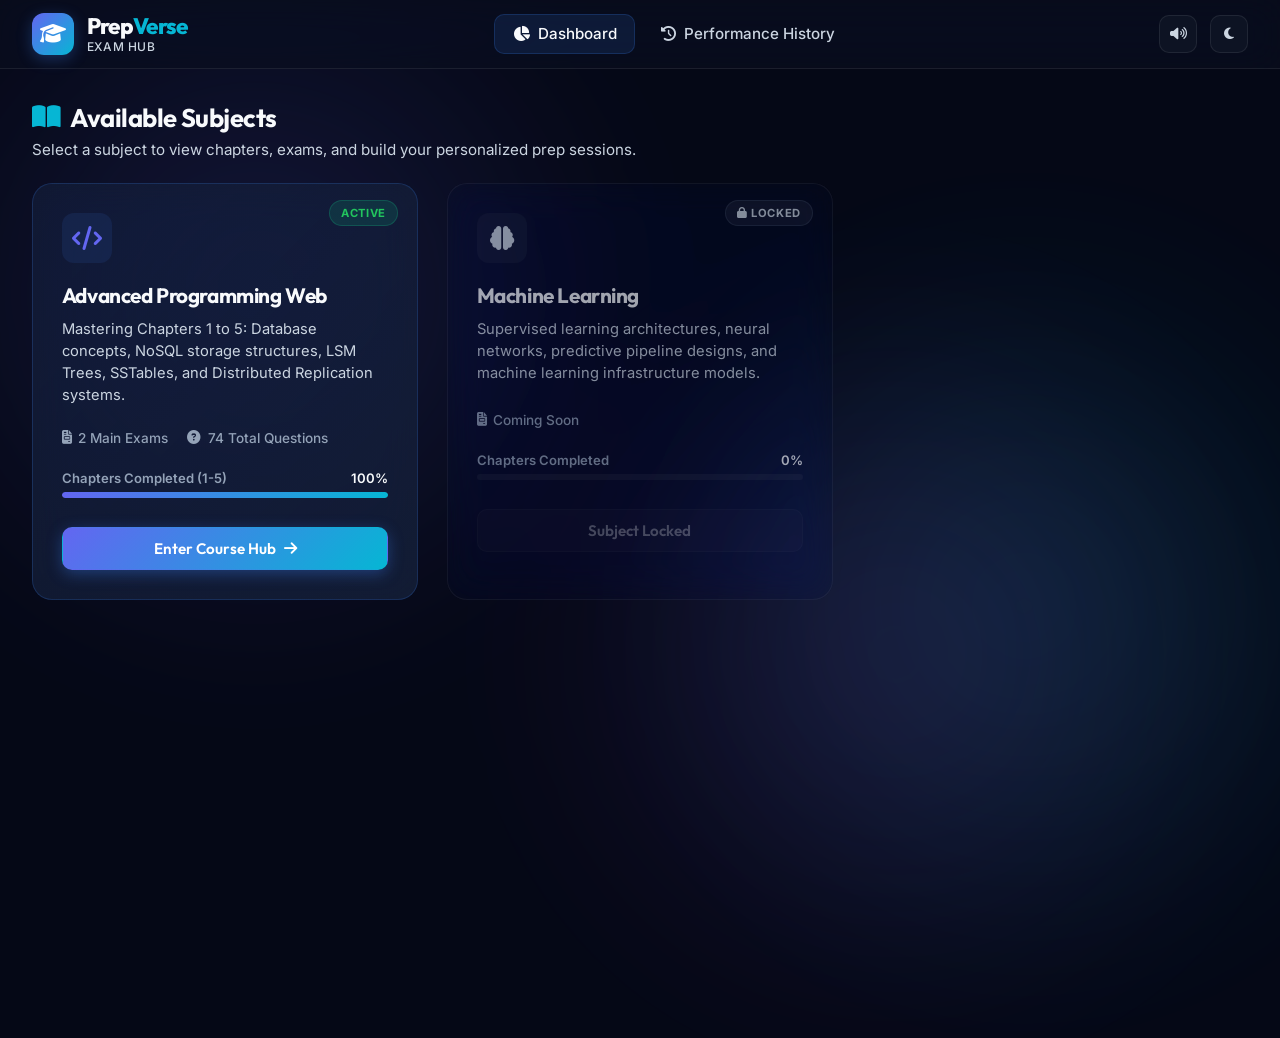
==== index.html @ 6537cfd4 "enhancing the website" ====
<!DOCTYPE html>
<html lang="en">
<head>
    <meta charset="UTF-8">
    <meta name="viewport" content="width=device-width, initial-scale=1.0">
    <title>PrepVerse | Advanced Data-Intensive Systems Exam Hub</title>
    <!-- Google Fonts for premium typography -->
    <link rel="preconnect" href="https://fonts.googleapis.com">
    <link rel="preconnect" href="https://fonts.gstatic.com" crossorigin>
    <link href="https://fonts.googleapis.com/css2?family=Inter:wght@300;400;500;600;700&family=Outfit:wght@400;500;600;700;800&display=swap" rel="stylesheet">
    <!-- FontAwesome for professional icons -->
    <link rel="stylesheet" href="https://cdnjs.cloudflare.com/ajax/libs/font-awesome/6.4.0/css/all.min.css">
    <link rel="stylesheet" href="styles.css">
</head>
<body class="dark-theme">
    <!-- Visual Gradient Background Orbs -->
    <div class="bg-orb orb-1"></div>
    <div class="bg-orb orb-2"></div>
    <div class="bg-orb orb-3"></div>

    <!-- Main Navigation / Header -->
    <header class="app-header">
        <div class="header-container">
            <div class="logo-section" id="btn-header-logo">
                <div class="logo-icon-wrapper">
                    <i class="fa-solid fa-graduation-cap logo-icon"></i>
                </div>
                <div class="logo-text">
                    <span class="logo-brand">Prep<span class="text-accent">Verse</span></span>
                    <span class="logo-subtitle">Exam Hub</span>
                </div>
            </div>

            <nav class="nav-links">
                <button class="nav-link active" id="nav-btn-dashboard">
                    <i class="fa-solid fa-chart-pie"></i> Dashboard
                </button>
                <button class="nav-link" id="nav-btn-history">
                    <i class="fa-solid fa-history"></i> Performance History
                </button>
            </nav>

            <div class="header-controls">
                <button class="control-btn" id="btn-toggle-sound" title="Toggle Sound Effects">
                    <i class="fa-solid fa-volume-high" id="sound-icon"></i>
                </button>
                <button class="control-btn" id="btn-toggle-theme" title="Toggle Dark/Light Mode">
                    <i class="fa-solid fa-moon" id="theme-icon"></i>
                </button>
                
            </div>
        </div>
    </header>

    <!-- Main App Container -->
    <main class="app-main-content">
        
        <!-- SECTION 1: DASHBOARD -->
        <section id="view-dashboard" class="app-view active">

            <!-- Subject Section Title -->
            <div class="section-header-row">
                <h2 class="section-title"><i class="fa-solid fa-book-open text-accent"></i> Available Subjects</h2>
                <p class="section-description">Select a subject to view chapters, exams, and build your personalized prep sessions.</p>
            </div>

            <!-- Subjects Grid -->
            <div class="subjects-grid">
                <!-- Advanced Web Card (ACTIVE) -->
                <div class="subject-card active-subject" id="subject-adv-web">
                    <div class="subject-tag">ACTIVE</div>
                    <div class="subject-card-body">
                        <div class="subject-icon-bg">
                            <i class="fa-solid fa-code"></i>
                        </div>
                        <h3 class="subject-name">Advanced Programming Web</h3>
                        <p class="subject-description">Mastering Chapters 1 to 5: Database concepts, NoSQL storage structures, LSM Trees, SSTables, and Distributed Replication systems.</p>
                        
                        <div class="subject-meta">
                            <span class="meta-item"><i class="fa-solid fa-file-invoice"></i> 2 Main Exams</span>
                            <span class="meta-item"><i class="fa-solid fa-question-circle"></i> 74 Total Questions</span>
                        </div>

                        <!-- Progress Bar inside Card -->
                        <div class="subject-progress-container">
                            <div class="progress-info">
                                <span>Chapters Completed (1-5)</span>
                                <span class="progress-ratio">100%</span>
                            </div>
                            <div class="progress-track">
                                <div class="progress-fill" style="width: 100%;"></div>
                            </div>
                        </div>

                        <button class="btn btn-primary btn-full-width" id="btn-enter-adv-web">
                            Enter Course Hub <i class="fa-solid fa-arrow-right"></i>
                        </button>
                    </div>
                </div>

                <!-- Locked/Future Subjects -->
               

                <!-- Locked/Future Subjects 2 -->
                <div class="subject-card locked">
                    <div class="subject-tag locked-tag"><i class="fa-solid fa-lock"></i> LOCKED</div>
                    <div class="subject-card-body">
                        <div class="subject-icon-bg">
                            <i class="fa-solid fa-brain"></i>
                        </div>
                        <h3 class="subject-name">Machine Learning</h3>
                        <p class="subject-description">Supervised learning architectures, neural networks, predictive pipeline designs, and machine learning infrastructure models.</p>
                        
                        <div class="subject-meta">
                            <span class="meta-item"><i class="fa-solid fa-file-invoice"></i> Coming Soon</span>
                        </div>

                        <!-- Progress Bar inside Card -->
                        <div class="subject-progress-container">
                            <div class="progress-info">
                                <span>Chapters Completed</span>
                                <span class="progress-ratio">0%</span>
                            </div>
                            <div class="progress-track">
                                <div class="progress-fill" style="width: 0%;"></div>
                            </div>
                        </div>

                        <button class="btn btn-secondary btn-full-width" disabled>
                            Subject Locked
                        </button>
                    </div>
                </div>
            </div>
        </section>

        <!-- SECTION 2: SUBJECT HUB (ADVANCED WEB) -->
        <section id="view-subject-hub" class="app-view">
            <div class="view-header">
                <button class="btn-back" id="btn-back-to-dashboard">
                    <i class="fa-solid fa-chevron-left"></i> Back to Dashboard
                </button>
                <h1 class="view-title"><i class="fa-solid fa-code text-accent"></i> Advanced Programming Web</h1>
                <p class="view-subtitle">Designing Data-Intensive Applications Syllabus (Chapters 1 to 5)</p>
            </div>

            <!-- Subject Stats -->
            <div class="subject-details-grid">
                
                <!-- Left: Syllabus Map & Chapters Card -->
                <div class="syllabus-card card">
                    <h3 class="card-title"><i class="fa-solid fa-map-location-dot"></i> Course Syllabus</h3>
                    <p class="card-subtitle">Exams strictly focus on the core foundational concepts of the first 5 chapters:</p>
                    
                    <ul class="syllabus-list">
                        <li class="syllabus-item active">
                            <div class="ch-badge">Ch 1</div>
                            <div class="ch-info">
                                <h4>Reliable, Scalable, & Maintainable Applications</h4>
                                <p>Hardware/software faults, load parameters, and latency vs. throughput trade-offs.</p>
                            </div>
                        </li>
                        <li class="syllabus-item active">
                            <div class="ch-badge">Ch 2</div>
                            <div class="ch-info">
                                <h4>Data Models & Query Languages</h4>
                                <p>Comparing Relational, Document, NoSQL, and Graph schemas for complex relationships.</p>
                            </div>
                        </li>
                        <li class="syllabus-item active">
                            <div class="ch-badge">Ch 3</div>
                            <div class="ch-info">
                                <h4>Storage & Retrieval</h4>
                                <p>Diving into SSTables, Log-Structured Merge (LSM) Trees, memtables, and Bloom filters.</p>
                            </div>
                        </li>
                        <li class="syllabus-item active">
                            <div class="ch-badge">Ch 4</div>
                            <div class="ch-info">
                                <h4>Encoding & Evolution</h4>
                                <p>Data evolution systems, schema compatibility (backward/forward), JSON, and XML.</p>
                            </div>
                        </li>
                        <li class="syllabus-item active">
                            <div class="ch-badge">Ch 5</div>
                            <div class="ch-info">
                                <h4>Replication & Distributed Nodes</h4>
                                <p>Single-leader, multi-leader, leaderless systems, CAP theorem, quorums, and replication lag.</p>
                            </div>
                        </li>
                    </ul>
                </div>

                <!-- Right: Active Exams Panel -->
                <div class="exams-list-container">
                    <h3 class="container-title"><i class="fa-solid fa-paper-plane text-accent"></i> Core Course Exams</h3>
                    
                    <div class="exams-grid">
                        
                        <!-- Exam 1 Card -->
                        <div class="exam-card card-glow" id="card-exam-1">
                            <div class="exam-card-header">
                                <span class="exam-badge badge-cyan">Chapters 1-3</span>
                                <h4 class="exam-card-title">Exam 1: LSM Trees, NoSQL, & DB Concepts</h4>
                            </div>
                            <p class="exam-card-desc">Comprehensive test covering read/write amplification, NoSQL models, SSTable immutability, compaction algorithms, B-Trees vs LSM, and overall DB reliability.</p>
                            
                            <div class="exam-card-footer">
                                <div class="exam-meta">
                                    <span><i class="fa-solid fa-question-circle"></i> 40 Questions</span>
                                    <span id="exam1-best-score"><i class="fa-solid fa-trophy"></i> Best: --</span>
                                </div>
                                <button class="btn btn-primary" id="btn-start-exam-1">Configure Exam</button>
                            </div>
                        </div>

                        <!-- Exam 2 Card -->
                        <div class="exam-card card-glow" id="card-exam-2">
                            <div class="exam-card-header">
                                <span class="exam-badge badge-purple">Chapter 5</span>
                                <h4 class="exam-card-title">Exam 2: Replication & Distributed Systems</h4>
                            </div>
                            <p class="exam-card-desc">Tests your knowledge of single-leader, multi-leader, and leaderless replication protocols, write/read quorums, vector clocks, split-brain scenarios, and CAP trade-offs.</p>
                            
                            <div class="exam-card-footer">
                                <div class="exam-meta">
                                    <span><i class="fa-solid fa-question-circle"></i> 34 Questions</span>
                                    <span id="exam2-best-score"><i class="fa-solid fa-trophy"></i> Best: --</span>
                                </div>
                                <button class="btn btn-primary" id="btn-start-exam-2">Configure Exam</button>
                            </div>
                        </div>

                        <!-- Combined / Custom Simulator Card -->
                        <div class="exam-card card-glow simulator-card" id="card-exam-custom">
                            <div class="exam-card-header">
                                <span class="exam-badge badge-orange">Chapters 1-5</span>
                                <h4 class="exam-card-title">Syllabus Master Simulator</h4>
                            </div>
                            <p class="exam-card-desc">A fully custom mock engine. Generates randomized mock tests blending all chapters (1-5), allowing custom timers, sizes, and instant practice feedback modes.</p>
                            
                            <div class="exam-card-footer">
                                <div class="exam-meta">
                                    <span><i class="fa-solid fa-shuffle"></i> Dynamic Engine</span>
                                    <span><i class="fa-solid fa-stopwatch"></i> Customizable</span>
                                </div>
                                <button class="btn btn-orange" id="btn-start-custom-exam">Launch Customizer</button>
                            </div>
                        </div>
                    </div>
                </div>
            </div>
        </section>

        <!-- SECTION 3: EXAM CONFIGURATION MODAL / PAGE -->
        <section id="view-exam-config" class="app-view">
            <div class="view-header">
                <button class="btn-back" id="btn-back-to-hub">
                    <i class="fa-solid fa-chevron-left"></i> Back to Hub
                </button>
                <h1 class="view-title" id="config-exam-title">Configure Exam</h1>
                <p class="view-subtitle">Select your preferences below to launch your exam session.</p>
            </div>

            <div class="config-container card">
                <div class="config-split">
                    <!-- Left: Config Settings -->
                    <div class="config-settings">
                        <h3 class="config-section-title"><i class="fa-solid fa-sliders"></i> Session Settings</h3>
                        
                        <!-- Mode Selector -->
                        <div class="form-group">
                            <label class="form-label">Select Session Mode:</label>
                            <div class="mode-options-grid">
                                <div class="mode-card active" id="mode-card-practice">
                                    <input type="radio" name="exam_mode" value="practice" checked class="hidden-radio">
                                    <div class="mode-card-icon"><i class="fa-solid fa-graduation-cap"></i></div>
                                    <div class="mode-card-details">
                                        <h5>Practice Mode</h5>
                                        <p>No timer. Get instant feedback with detailed answer explanations after each question.</p>
                                    </div>
                                </div>
                                <div class="mode-card" id="mode-card-exam">
                                    <input type="radio" name="exam_mode" value="exam" class="hidden-radio">
                                    <div class="mode-card-icon"><i class="fa-solid fa-stopwatch"></i></div>
                                    <div class="mode-card-details">
                                        <h5>Real Exam Simulator</h5>
                                        <p>Strict timer. Grid navigation, flagging for review. Explanations shown only after submitting.</p>
                                    </div>
                                </div>
                            </div>
                        </div>

                        <!-- Question Limit Selection -->
                        <div class="form-group" id="group-question-limit">
                            <label class="form-label" for="select-question-limit">Number of Questions:</label>
                            <select id="select-question-limit" class="form-control">
                                <option value="all">All Available Questions</option>
                                <option value="10">10 Questions (Quick Review)</option>
                                <option value="20">20 Questions (Medium Practice)</option>
                                <option value="30">30 Questions (Focused Session)</option>
                            </select>
                        </div>

                        <!-- Timer Limit (Only shown/enabled in Exam Mode) -->
                        <div class="form-group" id="group-time-limit" style="opacity: 0.5; pointer-events: none;">
                            <label class="form-label" for="select-time-limit">Time Limit:</label>
                            <select id="select-time-limit" class="form-control" disabled>
                                <option value="15">15 Minutes</option>
                                <option value="30" selected>30 Minutes</option>
                                <option value="45">45 Minutes</option>
                                <option value="60">60 Minutes</option>
                            </select>
                        </div>
                    </div>

                    <!-- Right: Info Panel & Confirm -->
                    <div class="config-summary-panel">
                        <div class="summary-illustration">
                            <i class="fa-solid fa-rocket-launch text-accent"></i>
                        </div>
                        
                        <div class="summary-details">
                            <h4>Session Briefing</h4>
                            <ul class="briefing-list">
                                <li><i class="fa-solid fa-circle-info"></i> <span id="brief-questions-count">40</span> targeted questions.</li>
                                <li><i class="fa-solid fa-clock"></i> Mode: <span id="brief-mode-name">Practice Mode</span>.</li>
                                <li><i class="fa-solid fa-shield"></i> Detailed statistics recorded to performance charts.</li>
                            </ul>
                        </div>

                        <button class="btn btn-primary btn-large btn-full-width" id="btn-launch-session">
                            <i class="fa-solid fa-bolt"></i> Launch Session
                        </button>
                    </div>
                </div>
            </div>
        </section>

        <!-- SECTION 4: INTERACTIVE EXAM RUNNER -->
        <section id="view-exam-runner" class="app-view">
            <!-- Runner Header Bar -->
            <div class="runner-header-bar card">
                <div class="runner-info">
                    <span class="runner-exam-title" id="runner-current-title">Exam 1: Storage and Models</span>
                    <span class="runner-badge" id="runner-mode-badge">Practice Mode</span>
                </div>
                
                <!-- Center: Timer -->
                <div class="runner-timer-container" id="runner-timer-box">
                    <i class="fa-regular fa-clock timer-icon"></i>
                    <span class="timer-value" id="runner-timer-val">Practice (Untimed)</span>
                </div>

                <!-- Right: Finish Trigger -->
                <div class="runner-header-actions">
                    <button class="btn btn-outline" id="btn-flag-question">
                        <i class="fa-regular fa-flag" id="flag-icon"></i> Flag for Review
                    </button>
                    <button class="btn btn-red" id="btn-submit-exam">
                        <i class="fa-solid fa-circle-check"></i> Submit Exam
                    </button>
                </div>
            </div>

            <!-- Quiz Layout: Two columns (Sidebar and Main QA) -->
            <div class="quiz-layout">
                <!-- Left: Interactive Q&A Area -->
                <div class="quiz-question-container">
                    <!-- Progress Bar -->
                    <div class="quiz-progress-wrapper">
                        <div class="quiz-progress-text">
                            <span>Question <strong id="current-q-index">1</strong> of <strong id="total-qs-count">40</strong></span>
                            <span class="accuracy-tracker" id="practice-accuracy-box" style="display: none;">Accuracy: <strong id="practice-accuracy-percent">0%</strong></span>
                        </div>
                        <div class="quiz-progress-track">
                            <div class="quiz-progress-fill" id="runner-progress-fill" style="width: 2.5%;"></div>
                        </div>
                    </div>

                    <!-- Question Card -->
                    <div class="question-box card animate-fade-in">
                        <div class="question-tag">QUESTION</div>
                        <h2 class="question-text" id="active-question-text">Loading question text...</h2>
                        
                        <!-- Options List -->
                        <div class="options-container" id="active-options-list">
                            <!-- Populated by JS -->
                        </div>
                    </div>

                    <!-- Explanation Box (Only shown in Practice Mode after responding, or in results view) -->
                    <div class="explanation-box card animate-slide-up" id="practice-explanation-box" style="display: none;">
                        <div class="explanation-header">
                            <span class="exp-badge" id="explanation-status-badge">Correct</span>
                            <h4>Explanation & Database Insights</h4>
                        </div>
                        <div class="explanation-body">
                            <p id="explanation-text-content">In log-structured merge engines, immutable SSTables are flushed from memtable RAM buffers to sequential disk logs...</p>
                        </div>
                    </div>

                    <!-- Action Controls -->
                    <div class="quiz-navigation-controls">
                        <button class="btn btn-secondary btn-nav" id="btn-prev-question">
                            <i class="fa-solid fa-chevron-left"></i> Previous
                        </button>
                        
                        <!-- Button to trigger validation in Practice mode before continuing -->
                        <button class="btn btn-accent btn-nav" id="btn-check-answer" style="display: none;">
                            Check Answer <i class="fa-solid fa-circle-question"></i>
                        </button>

                        <button class="btn btn-secondary btn-nav" id="btn-next-question">
                            Next <i class="fa-solid fa-chevron-right"></i>
                        </button>
                    </div>
                </div>

                <!-- Right: Navigator Sidebar (Highly optimized grid) -->
                <div class="quiz-sidebar-navigator card">
                    <div class="sidebar-header">
                        <h4>Navigation Console</h4>
                        <span class="questions-left-tag" id="sidebar-unanswered-count">40 Left</span>
                    </div>

                    <p class="sidebar-help">Click any grid cell below to jump directly to that question. Legend is below.</p>
                    
                    <!-- Question Grid -->
                    <div class="questions-grid-layout" id="sidebar-questions-grid">
                        <!-- Populated by JS -->
                    </div>

                    <!-- Grid Legend -->
                    <div class="grid-legend">
                        <div class="legend-item">
                            <span class="legend-box current"></span>
                            <span>Current</span>
                        </div>
                        <div class="legend-item">
                            <span class="legend-box answered"></span>
                            <span>Answered</span>
                        </div>
                        <div class="legend-item">
                            <span class="legend-box flagged"></span>
                            <span>Flagged</span>
                        </div>
                        <div class="legend-item">
                            <span class="legend-box empty"></span>
                            <span>Unanswered</span>
                        </div>
                    </div>

                    <!-- Sidebar Footer Controls -->
                    <div class="sidebar-footer">
                        <button class="btn btn-outline btn-full-width" id="btn-exit-runner">
                            <i class="fa-solid fa-right-from-bracket"></i> Exit to Hub
                        </button>
                    </div>
                </div>
            </div>
        </section>

        <!-- SECTION 5: EXAM RESULTS & SCORECARD -->
        <section id="view-exam-results" class="app-view">
            <!-- Confetti Canvas -->
            <canvas id="confetti-canvas" class="confetti-overlay"></canvas>

            <div class="view-header text-center">
                <h1 class="view-title"><i class="fa-solid fa-award text-accent animate-bounce"></i> Performance Scorecard</h1>
                <p class="view-subtitle" id="results-exam-title">Exam 1: Storage and Models Results</p>
            </div>

            <!-- Scorecard Cards Row -->
            <div class="results-summary-row">
                <!-- Radial Score display -->
                <div class="score-card card card-glow text-center">
                    <div class="results-ring-container">
                        <svg class="results-ring-svg" width="180" height="180">
                            <circle class="results-ring-bg" stroke="rgba(255,255,255,0.04)" stroke-width="12" fill="transparent" r="74" cx="90" cy="90" />
                            <circle class="results-ring-bar" id="results-progress-bar" stroke="url(#results-accent-gradient)" stroke-width="12" stroke-dasharray="464.96" stroke-dashoffset="464.96" stroke-linecap="round" fill="transparent" r="74" cx="90" cy="90" />
                            <defs>
                                <linearGradient id="results-accent-gradient" x1="0%" y1="0%" x2="100%" y2="100%">
                                    <stop offset="0%" stop-color="#00ffcc" />
                                    <stop offset="100%" stop-color="#3b82f6" />
                                </linearGradient>
                            </defs>
                        </svg>
                        <div class="results-ring-text">
                            <span class="score-percentage-val" id="results-score-percent">0%</span>
                            <span class="score-ratio-val" id="results-score-fraction">0/40 Correct</span>
                        </div>
                    </div>

                    <h2 class="performance-grade" id="results-performance-grade">Outstanding!</h2>
                    <p class="performance-critique" id="results-performance-critique">You showed an exceptional grasp of SSTable mechanics and replication systems!</p>
                </div>

                <!-- Stats Grid inside Results -->
                <div class="score-details-panel">
                    <div class="results-stats-grid">
                        <div class="result-stat-card card">
                            <div class="stat-icon-wrapper cyan"><i class="fa-solid fa-clock"></i></div>
                            <div class="stat-body">
                                <span class="stat-lbl">Time Elapsed</span>
                                <span class="stat-val" id="results-time-spent">00:00</span>
                            </div>
                        </div>

                        <div class="result-stat-card card">
                            <div class="stat-icon-wrapper purple"><i class="fa-solid fa-square-check"></i></div>
                            <div class="stat-body">
                                <span class="stat-lbl">Accuracy Rate</span>
                                <span class="stat-val" id="results-accuracy">0%</span>
                            </div>
                        </div>

                        <div class="result-stat-card card">
                            <div class="stat-icon-wrapper orange"><i class="fa-solid fa-flag"></i></div>
                            <div class="stat-body">
                                <span class="stat-lbl">Flagged Reviewed</span>
                                <span class="stat-val" id="results-flagged-count">0 Qs</span>
                            </div>
                        </div>

                        <div class="result-stat-card card">
                            <div class="stat-icon-wrapper red"><i class="fa-solid fa-fire"></i></div>
                            <div class="stat-body">
                                <span class="stat-lbl">Current Streak</span>
                                <span class="stat-val" id="results-streak">1 Day</span>
                            </div>
                        </div>
                    </div>

                    <!-- Action Controls -->
                    <div class="results-action-row">
                        <button class="btn btn-primary btn-large flex-grow" id="btn-results-retake">
                            <i class="fa-solid fa-rotate-left"></i> Retake Session
                        </button>
                        <button class="btn btn-outline btn-large flex-grow" id="btn-results-to-hub">
                            <i class="fa-solid fa-house"></i> Course Dashboard
                        </button>
                    </div>
                </div>
            </div>

            <!-- Detailed Question Breakdown -->
            <div class="results-review-container">
                <div class="review-header-bar">
                    <h3><i class="fa-solid fa-magnifying-glass-chart text-accent"></i> Question Review</h3>
                    <div class="filter-controls">
                        <button class="filter-btn active" data-filter="all" id="filter-btn-all">All Questions (<span id="count-filter-all">0</span>)</button>
                        <button class="filter-btn correct" data-filter="correct" id="filter-btn-correct"><i class="fa-solid fa-circle-check"></i> Correct (<span id="count-filter-correct">0</span>)</button>
                        <button class="filter-btn incorrect" data-filter="incorrect" id="filter-btn-incorrect"><i class="fa-solid fa-circle-xmark"></i> Incorrect (<span id="count-filter-incorrect">0</span>)</button>
                        <button class="filter-btn flagged" data-filter="flagged" id="filter-btn-flagged"><i class="fa-solid fa-flag"></i> Flagged (<span id="count-filter-flagged">0</span>)</button>
                    </div>
                </div>

                <!-- Review Q&A List -->
                <div class="review-questions-list" id="results-review-list">
                    <!-- Populated dynamically by JS -->
                </div>
            </div>
        </section>

        <!-- SECTION 6: PERFORMANCE HISTORY -->
        <section id="view-performance-history" class="app-view">
            <div class="view-header">
                <h1 class="view-title"><i class="fa-solid fa-history text-accent"></i> Performance History</h1>
                <p class="view-subtitle">Monitor your score trends and learning speed over time.</p>
            </div>

            <div class="history-grid-container">
                <!-- Statistics Summary Card -->
                <div class="history-stats-card card">
                    <h3 class="card-title">Performance Summary</h3>
                    
                    <div class="history-quick-stats">
                        <div class="history-stat-box">
                            <span class="box-label">Exams Completed</span>
                            <span class="box-val" id="hist-total-exams">0</span>
                        </div>
                        <div class="history-stat-box">
                            <span class="box-label">Highest Score</span>
                            <span class="box-val text-green" id="hist-best-score">--</span>
                        </div>
                        <div class="history-stat-box">
                            <span class="box-label">Average Accuracy</span>
                            <span class="box-val text-accent" id="hist-avg-accuracy">--</span>
                        </div>
                    </div>
                    
                    <div class="clear-data-section">
                        <p>Need to reset your progress tracker? Clearing will delete your score history and streak data.</p>
                        <button class="btn btn-red btn-outline" id="btn-clear-history">
                            <i class="fa-solid fa-trash-can"></i> Clear Performance History
                        </button>
                    </div>
                </div>

                <!-- History Logs List -->
                <div class="history-list-card card">
                    <h3 class="card-title">Historical Log Entries</h3>
                    <div class="history-table-wrapper">
                        <table class="history-table">
                            <thead>
                                <tr>
                                    <th>Date & Time</th>
                                    <th>Exam / Session Title</th>
                                    <th>Mode</th>
                                    <th>Score</th>
                                    <th>Duration</th>
                                    <th>Actions</th>
                                </tr>
                            </thead>
                            <tbody id="history-table-body">
                                <tr>
                                    <td colspan="6" class="text-center text-muted py-4">No exam history recorded yet. Complete an exam to start logging your stats!</td>
                                </tr>
                            </tbody>
                        </table>
                    </div>
                </div>
            </div>
        </section>

    </main>

    <!-- App Confirm Exit / Modal Dialogs -->
    <div class="modal-overlay" id="exit-modal">
        <div class="modal-content card animate-scale-in">
            <div class="modal-icon-header red"><i class="fa-solid fa-triangle-exclamation"></i></div>
            <h3 class="modal-title">Abandon Exam Session?</h3>
            <p class="modal-body-text">Are you sure you want to exit? Your answers and current exam progress will be lost. This attempt will not be recorded in your history logs.</p>
            <div class="modal-footer">
                <button class="btn btn-secondary" id="btn-cancel-exit">Resume Exam</button>
                <button class="btn btn-red" id="btn-confirm-exit">Abandon Session</button>
            </div>
        </div>
    </div>

    <!-- App Scripts -->
    <script type="module" src="app.js"></script>
</body>
</html>
---- styles.css ----
/* PrepVerse CSS stylesheet - Sleek, Dynamic, Glassmorphism */

/* CSS Variables for Dark & Light Themes */
:root {
    /* Transitions */
    --theme-transition: background-color 0.4s ease, color 0.4s ease, border-color 0.4s ease, box-shadow 0.4s ease;
    
    /* Core Layout Fonts */
    --font-heading: 'Outfit', sans-serif;
    --font-body: 'Inter', sans-serif;
}

/* Dark Theme Variables */
/* =========================
   DARK THEME — Enhanced Neon Glass
========================= */
.dark-theme {
    --bg-main: #050816;
    --bg-header: rgba(10, 15, 28, 0.72);
    --bg-card: rgba(17, 24, 39, 0.72);
    --bg-card-hover: rgba(30, 41, 59, 0.92);

    --border-color: rgba(255, 255, 255, 0.08);
    --border-color-hover: rgba(255, 255, 255, 0.18);

    --text-primary: #f8fafc;
    --text-secondary: #cbd5e1;
    --text-muted: #94a3b8;

    /* Main Brand Colors */
    --color-primary: #6366f1;
    --color-primary-rgb: 99, 102, 241;

    --color-accent: #06b6d4;
    --color-accent-hover: #22d3ee;

    /* Extra Accent Colors */
    --color-purple: #a855f7;
    --color-pink: #ec4899;
    --color-orange: #f97316;

    /* Status Colors */
    --color-success: #22c55e;
    --color-success-bg: rgba(34, 197, 94, 0.15);

    --color-error: #f43f5e;
    --color-error-bg: rgba(244, 63, 94, 0.15);

    --color-warning: #facc15;
    --color-warning-bg: rgba(250, 204, 21, 0.15);

    /* Background Glow Orbs */
    --bg-orb-1: radial-gradient(circle, rgba(99, 102, 241, 0.22) 0%, transparent 72%);
    --bg-orb-2: radial-gradient(circle, rgba(6, 182, 212, 0.20) 0%, transparent 72%);
    --bg-orb-3: radial-gradient(circle, rgba(168, 85, 247, 0.18) 0%, transparent 72%);
    --bg-orb-4: radial-gradient(circle, rgba(236, 72, 153, 0.14) 0%, transparent 72%);

    /* Effects */
    --glass-blur: blur(18px) saturate(180%);
    --shadow-main: 0 10px 40px rgba(0, 0, 0, 0.55);

    --shadow-glow: 0 0 25px rgba(99, 102, 241, 0.35);
    --shadow-cyan: 0 0 25px rgba(34, 211, 238, 0.30);
    --shadow-pink: 0 0 25px rgba(236, 72, 153, 0.30);

    /* Gradient System */
    --gradient-primary: linear-gradient(135deg, #6366f1, #06b6d4);
    --gradient-secondary: linear-gradient(135deg, #a855f7, #ec4899);
    --gradient-warm: linear-gradient(135deg, #f97316, #facc15);
}


/* =========================
   LIGHT THEME — Premium Soft UI
========================= */
.light-theme {
    --bg-main: #eef4ff;
    --bg-header: rgba(255, 255, 255, 0.72);
    --bg-card: rgba(255, 255, 255, 0.82);
    --bg-card-hover: rgba(255, 255, 255, 0.96);

    --border-color: rgba(15, 23, 42, 0.06);
    --border-color-hover: rgba(15, 23, 42, 0.14);

    --text-primary: #0f172a;
    --text-secondary: #334155;
    --text-muted: #64748b;

    /* Main Brand Colors */
    --color-primary: #4f46e5;
    --color-primary-rgb: 79, 70, 229;

    --color-accent: #0891b2;
    --color-accent-hover: #0e7490;

    /* Extra Accent Colors */
    --color-purple: #9333ea;
    --color-pink: #db2777;
    --color-orange: #ea580c;

    /* Status Colors */
    --color-success: #16a34a;
    --color-success-bg: rgba(22, 163, 74, 0.10);

    --color-error: #dc2626;
    --color-error-bg: rgba(220, 38, 38, 0.10);

    --color-warning: #ca8a04;
    --color-warning-bg: rgba(202, 138, 4, 0.10);

    /* Background Glow Orbs */
    --bg-orb-1: radial-gradient(circle, rgba(79, 70, 229, 0.10) 0%, transparent 72%);
    --bg-orb-2: radial-gradient(circle, rgba(8, 145, 178, 0.10) 0%, transparent 72%);
    --bg-orb-3: radial-gradient(circle, rgba(147, 51, 234, 0.08) 0%, transparent 72%);
    --bg-orb-4: radial-gradient(circle, rgba(219, 39, 119, 0.06) 0%, transparent 72%);

    /* Effects */
    --glass-blur: blur(16px) saturate(150%);
    --shadow-main: 0 10px 30px rgba(148, 163, 184, 0.18);

    --shadow-glow: 0 0 18px rgba(79, 70, 229, 0.18);
    --shadow-cyan: 0 0 18px rgba(8, 145, 178, 0.18);
    --shadow-pink: 0 0 18px rgba(219, 39, 119, 0.16);

    /* Gradient System */
    --gradient-primary: linear-gradient(135deg, #4f46e5, #0891b2);
    --gradient-secondary: linear-gradient(135deg, #9333ea, #db2777);
    --gradient-warm: linear-gradient(135deg, #ea580c, #facc15);
}

/* ---------------------------------------------------- */
/* Reset and Basics */
/* ---------------------------------------------------- */
* {
    margin: 0;
    padding: 0;
    box-sizing: border-box;
}

body {
    background-color: var(--bg-main);
    color: var(--text-primary);
    font-family: var(--font-body);
    min-height: 100vh;
    display: flex;
    flex-direction: column;
    overflow-x: hidden;
    position: relative;
    transition: var(--theme-transition);
}

/* Background Glowing Orbs */
.bg-orb {
    position: absolute;
    width: 60vw;
    height: 60vw;
    max-width: 800px;
    max-height: 800px;
    border-radius: 50%;
    z-index: -1;
    pointer-events: none;
    filter: blur(80px);
    opacity: 0.8;
    transition: var(--theme-transition);
}
.orb-1 {
    top: -10%;
    left: -10%;
    background: var(--bg-orb-1);
}
.orb-2 {
    bottom: -10%;
    right: -10%;
    background: var(--bg-orb-2);
}
.orb-3 {
    top: 30%;
    left: 40%;
    background: var(--bg-orb-3);
}

/* Typography elements */
h1, h2, h3, h4, h5, h6 {
    font-family: var(--font-heading);
    font-weight: 600;
    letter-spacing: -0.02em;
}

/* Text Formatting Utilities */
.text-accent {
    color: var(--color-accent);
}
.text-gradient {
    background: linear-gradient(135deg, var(--color-accent), var(--color-primary));
    -webkit-background-clip: text;
    -webkit-text-fill-color: transparent;
    background-clip: text;
}
.text-green { color: var(--color-success); }
.text-accent { color: var(--color-accent); }
.text-red { color: var(--color-error); }
.text-muted { color: var(--text-muted); }
.text-center { text-align: center; }

/* ---------------------------------------------------- */
/* Layout & Header Styling */
/* ---------------------------------------------------- */
.app-header {
    position: sticky;
    top: 0;
    z-index: 100;
    background: var(--bg-header);
    backdrop-filter: var(--glass-blur);
    border-bottom: 1px solid var(--border-color);
    transition: var(--theme-transition);
}

.header-container {
    max-width: 1400px;
    margin: 0 auto;
    padding: 0.8rem 2rem;
    display: flex;
    justify-content: space-between;
    align-items: center;
}

.logo-section {
    display: flex;
    align-items: center;
    gap: 0.8rem;
    cursor: pointer;
}

.logo-icon-wrapper {
    width: 42px;
    height: 42px;
    border-radius: 12px;
    background: linear-gradient(135deg, var(--color-primary), var(--color-accent));
    display: flex;
    align-items: center;
    justify-content: center;
    box-shadow: 0 4px 15px rgba(59, 130, 246, 0.3);
}

.logo-icon {
    color: white;
    font-size: 1.3rem;
}

.logo-text {
    display: flex;
    flex-direction: column;
}

.logo-brand {
    font-family: var(--font-heading);
    font-size: 1.4rem;
    font-weight: 800;
    line-height: 1.1;
    letter-spacing: -0.03em;
}

.logo-subtitle {
    font-size: 0.75rem;
    color: var(--text-secondary);
    font-weight: 500;
    letter-spacing: 0.05em;
    text-transform: uppercase;
}

/* Nav Links */
.nav-links {
    display: flex;
    gap: 0.5rem;
}

.nav-link {
    background: transparent;
    border: none;
    outline: none;
    color: var(--text-secondary);
    font-family: var(--font-body);
    font-size: 0.95rem;
    font-weight: 500;
    padding: 0.6rem 1.1rem;
    border-radius: 10px;
    cursor: pointer;
    display: flex;
    align-items: center;
    gap: 0.5rem;
    transition: all 0.2s ease;
}

.nav-link:hover {
    color: var(--text-primary);
    background: rgba(255, 255, 255, 0.04);
}

.nav-link.active {
    color: var(--text-primary);
    background: rgba(59, 130, 246, 0.12);
    border: 1px solid rgba(59, 130, 246, 0.2);
}

/* Controls */
.header-controls {
    display: flex;
    align-items: center;
    gap: 0.8rem;
}

.control-btn {
    background: var(--bg-card);
    border: 1px solid var(--border-color);
    outline: none;
    width: 38px;
    height: 38px;
    border-radius: 10px;
    color: var(--text-secondary);
    display: flex;
    align-items: center;
    justify-content: center;
    cursor: pointer;
    transition: all 0.2s ease;
}

.control-btn:hover {
    color: var(--text-primary);
    border-color: var(--border-color-hover);
    transform: translateY(-2px);
}

.user-avatar {
    width: 38px;
    height: 38px;
    border-radius: 10px;
    background: linear-gradient(135deg, #a855f7, #6366f1);
    display: flex;
    align-items: center;
    justify-content: center;
    padding: 1px;
}

.avatar-inner {
    width: 100%;
    height: 100%;
    border-radius: 9px;
    background: var(--bg-main);
    color: white;
    font-size: 0.85rem;
    font-weight: 600;
    display: flex;
    align-items: center;
    justify-content: center;
    font-family: var(--font-heading);
}

/* ---------------------------------------------------- */
/* Card Base Styling */
/* ---------------------------------------------------- */
.card {
    background: var(--bg-card);
    backdrop-filter: var(--glass-blur);
    border: 1px solid var(--border-color);
    border-radius: 16px;
    padding: 1.5rem;
    box-shadow: var(--shadow-main);
    transition: var(--theme-transition);
}

.card-glow {
    position: relative;
}

.card-glow::before {
    content: '';
    position: absolute;
    top: 0;
    left: 0;
    right: 0;
    bottom: 0;
    border-radius: 16px;
    padding: 1px;
    background: linear-gradient(135deg, rgba(255, 255, 255, 0.08), rgba(255, 255, 255, 0.02));
    -webkit-mask: linear-gradient(#fff 0 0) content-box, linear-gradient(#fff 0 0);
    -webkit-mask-composite: xor;
    mask-composite: exclude;
    pointer-events: none;
}

.card-glow:hover {
    border-color: var(--border-color-hover);
    box-shadow: var(--shadow-glow);
    transform: translateY(-2px);
}

/* ---------------------------------------------------- */
/* Buttons */
/* ---------------------------------------------------- */
.btn {
    font-family: var(--font-heading);
    font-weight: 600;
    font-size: 0.95rem;
    padding: 0.7rem 1.4rem;
    border-radius: 10px;
    border: 1px solid transparent;
    cursor: pointer;
    display: inline-flex;
    align-items: center;
    justify-content: center;
    gap: 0.5rem;
    transition: all 0.25s cubic-bezier(0.4, 0, 0.2, 1);
}

.btn:disabled {
    opacity: 0.4;
    cursor: not-allowed;
    pointer-events: none;
}

.btn-primary {
    background: linear-gradient(135deg, var(--color-primary), var(--color-accent));
    color: white;
    box-shadow: 0 4px 15px rgba(59, 130, 246, 0.35);
}

.btn-primary:hover {
    transform: translateY(-2px);
    box-shadow: 0 6px 20px rgba(59, 130, 246, 0.5);
    filter: brightness(1.1);
}

.btn-secondary {
    background: rgba(255, 255, 255, 0.05);
    border: 1px solid var(--border-color);
    color: var(--text-primary);
}

.btn-secondary:hover {
    background: rgba(255, 255, 255, 0.1);
    border-color: var(--border-color-hover);
}

.btn-outline {
    background: transparent;
    border: 1px solid var(--border-color);
    color: var(--text-primary);
}

.btn-outline:hover {
    background: rgba(255, 255, 255, 0.05);
    border-color: var(--text-primary);
}

.btn-red {
    background: var(--color-error-bg);
    border: 1px solid rgba(239, 68, 68, 0.3);
    color: #fca5a5;
}

.btn-red:hover {
    background: var(--color-error);
    color: white;
    box-shadow: 0 4px 15px rgba(239, 68, 68, 0.3);
}

.btn-orange {
    background: linear-gradient(135deg, #f59e0b, #e11d48);
    color: white;
    box-shadow: 0 4px 15px rgba(245, 158, 11, 0.3);
}

.btn-orange:hover {
    transform: translateY(-2px);
    box-shadow: 0 6px 20px rgba(245, 158, 11, 0.45);
    filter: brightness(1.1);
}

.btn-full-width {
    width: 100%;
}

.btn-large {
    padding: 0.9rem 1.8rem;
    font-size: 1.05rem;
}

.btn-back {
    background: transparent;
    border: none;
    color: var(--text-secondary);
    font-family: var(--font-heading);
    font-weight: 600;
    display: inline-flex;
    align-items: center;
    gap: 0.5rem;
    cursor: pointer;
    font-size: 0.95rem;
    margin-bottom: 0.5rem;
    transition: all 0.2s ease;
}

.btn-back:hover {
    color: var(--text-primary);
    transform: translateX(-3px);
}

/* ---------------------------------------------------- */
/* App Main Grid / Routing Views */
/* ---------------------------------------------------- */
.app-main-content {
    max-width: 1400px;
    margin: 0 auto;
    padding: 2rem;
    width: 100%;
    flex-grow: 1;
    display: flex;
    flex-direction: column;
}

.app-view {
    display: none;
    opacity: 0;
    transition: opacity 0.3s ease, transform 0.3s ease;
    transform: translateY(10px);
}

.app-view.active {
    display: block;
    opacity: 1;
    transform: translateY(0);
}

/* ---------------------------------------------------- */
/* Dashboard View Content */
/* ---------------------------------------------------- */
.dashboard-hero {
    display: grid;
    grid-template-columns: 1fr auto;
    align-items: center;
    gap: 2.5rem;
    margin-bottom: 2.5rem;
    background: linear-gradient(135deg, rgba(20, 30, 54, 0.8), rgba(12, 19, 36, 0.95));
    border: 1px solid rgba(59, 130, 246, 0.2);
}

.hero-title {
    font-size: 2.2rem;
    font-weight: 800;
    margin-bottom: 0.8rem;
}

.hero-subtitle {
    color: var(--text-secondary);
    font-size: 1.05rem;
    line-height: 1.6;
    margin-bottom: 2rem;
    max-width: 800px;
}

.stats-quick-grid {
    display: flex;
    flex-wrap: wrap;
    gap: 1.5rem;
    align-items: center;
}

.stat-quick-item {
    display: flex;
    flex-direction: column;
    gap: 0.2rem;
}

.stat-label {
    font-size: 0.78rem;
    color: var(--text-muted);
    text-transform: uppercase;
    font-weight: 600;
    letter-spacing: 0.05em;
}

.stat-value {
    font-family: var(--font-heading);
    font-size: 1.6rem;
    font-weight: 800;
    color: var(--text-primary);
}

.stat-divider {
    width: 1px;
    height: 35px;
    background: var(--border-color);
}

/* Progress Ring Visuals */
.progress-ring-container {
    position: relative;
    width: 140px;
    height: 140px;
    display: flex;
    align-items: center;
    justify-content: center;
}

.progress-ring-svg {
    transform: rotate(-90deg);
}

.progress-ring-bar {
    transition: stroke-dashoffset 0.6s cubic-bezier(0.4, 0, 0.2, 1);
}

.progress-ring-text {
    position: absolute;
    display: flex;
    flex-direction: column;
    align-items: center;
    justify-content: center;
    text-align: center;
}

.progress-percent {
    font-family: var(--font-heading);
    font-size: 1.6rem;
    font-weight: 800;
    color: var(--text-primary);
    line-height: 1.1;
}

.progress-sub {
    font-size: 0.65rem;
    color: var(--text-muted);
    font-weight: 600;
    text-transform: uppercase;
    letter-spacing: 0.02em;
    margin-top: 0.2rem;
}

/* Subject Grid Sections */
.section-header-row {
    margin-bottom: 1.5rem;
}

.section-title {
    font-size: 1.6rem;
    font-weight: 700;
    display: flex;
    align-items: center;
    gap: 0.6rem;
    margin-bottom: 0.4rem;
}

.section-description {
    color: var(--text-secondary);
    font-size: 0.95rem;
}

.subjects-grid {
    display: grid;
    grid-template-columns: repeat(auto-fill, minmax(360px, 1fr));
    gap: 1.8rem;
}

.subject-card {
    background: var(--bg-card);
    backdrop-filter: var(--glass-blur);
    border: 1px solid var(--border-color);
    border-radius: 20px;
    padding: 1.8rem;
    position: relative;
    overflow: hidden;
    transition: all 0.3s cubic-bezier(0.4, 0, 0.2, 1);
}

.subject-tag {
    position: absolute;
    top: 1rem;
    right: 1.2rem;
    font-size: 0.7rem;
    font-weight: 700;
    padding: 0.3rem 0.7rem;
    border-radius: 20px;
    letter-spacing: 0.05em;
}

.active-subject {
    background: linear-gradient(135deg, rgba(20, 30, 54, 0.7), rgba(20, 30, 54, 0.9));
    border-color: rgba(59, 130, 246, 0.2);
}

.active-subject:hover {
    transform: translateY(-4px);
    border-color: rgba(59, 130, 246, 0.4);
    box-shadow: var(--shadow-glow);
}

.active-subject .subject-tag {
    background: rgba(16, 185, 129, 0.15);
    color: var(--color-success);
    border: 1px solid rgba(16, 185, 129, 0.25);
}

.locked {
    opacity: 0.65;
    background: rgba(15, 23, 42, 0.2);
}

.locked-tag {
    background: rgba(100, 116, 139, 0.15);
    color: var(--text-secondary);
    border: 1px solid rgba(100, 116, 139, 0.25);
}

.subject-icon-bg {
    width: 50px;
    height: 50px;
    border-radius: 12px;
    background: rgba(59, 130, 246, 0.1);
    color: var(--color-primary);
    display: flex;
    align-items: center;
    justify-content: center;
    font-size: 1.5rem;
    margin-bottom: 1.2rem;
}

.locked .subject-icon-bg {
    background: rgba(100, 116, 139, 0.1);
    color: var(--text-secondary);
}

.subject-name {
    font-size: 1.3rem;
    font-weight: 700;
    margin-bottom: 0.6rem;
}

.subject-description {
    color: var(--text-secondary);
    font-size: 0.92rem;
    line-height: 1.5;
    margin-bottom: 1.5rem;
    min-height: 70px;
}

.subject-meta {
    display: flex;
    gap: 1.2rem;
    margin-bottom: 1.5rem;
    font-size: 0.85rem;
    color: var(--text-muted);
    font-weight: 500;
}

.meta-item {
    display: flex;
    align-items: center;
    gap: 0.4rem;
}

.subject-progress-container {
    margin-bottom: 1.8rem;
}

.progress-info {
    display: flex;
    justify-content: space-between;
    font-size: 0.82rem;
    color: var(--text-muted);
    margin-bottom: 0.4rem;
    font-weight: 600;
}

.progress-ratio {
    color: var(--text-primary);
}

.progress-track {
    width: 100%;
    height: 6px;
    background: rgba(255, 255, 255, 0.05);
    border-radius: 10px;
    overflow: hidden;
}

.progress-fill {
    height: 100%;
    background: linear-gradient(90deg, var(--color-primary), var(--color-accent));
    border-radius: 10px;
}

/* ---------------------------------------------------- */
/* Subject Hub View Content */
/* ---------------------------------------------------- */
.view-header {
    margin-bottom: 2rem;
}

.view-title {
    font-size: 2rem;
    font-weight: 800;
    margin-bottom: 0.3rem;
}

.view-subtitle {
    color: var(--text-secondary);
    font-size: 1.05rem;
}

.subject-details-grid {
    display: grid;
    grid-template-columns: 380px 1fr;
    gap: 2rem;
    align-items: start;
}

/* Left: Course Syllabus Card */
.syllabus-card {
    padding: 1.8rem;
}

.card-title {
    font-size: 1.25rem;
    font-weight: 700;
    display: flex;
    align-items: center;
    gap: 0.5rem;
    margin-bottom: 0.4rem;
}

.card-subtitle {
    font-size: 0.85rem;
    color: var(--text-secondary);
    margin-bottom: 1.5rem;
}

.syllabus-list {
    list-style: none;
    display: flex;
    flex-direction: column;
    gap: 1.2rem;
}

.syllabus-item {
    display: flex;
    gap: 1rem;
    align-items: flex-start;
}

.ch-badge {
    width: 38px;
    height: 38px;
    border-radius: 8px;
    background: rgba(255, 255, 255, 0.04);
    border: 1px solid var(--border-color);
    color: var(--text-secondary);
    font-family: var(--font-heading);
    font-weight: 700;
    font-size: 0.72rem;
    display: flex;
    align-items: center;
    justify-content: center;
    flex-shrink: 0;
    text-transform: uppercase;
}

.syllabus-item.active .ch-badge {
    background: rgba(59, 130, 246, 0.1);
    border-color: rgba(59, 130, 246, 0.2);
    color: var(--color-primary);
}

.ch-info h4 {
    font-size: 0.9rem;
    font-weight: 600;
    margin-bottom: 0.2rem;
    line-height: 1.3;
}

.ch-info p {
    font-size: 0.78rem;
    color: var(--text-muted);
    line-height: 1.4;
}

/* Right: Active Exams Panel */
.exams-list-container {
    display: flex;
    flex-direction: column;
    gap: 1.2rem;
}

.container-title {
    font-size: 1.3rem;
    font-weight: 700;
    display: flex;
    align-items: center;
    gap: 0.5rem;
    margin-bottom: 0.3rem;
}

.exams-grid {
    display: grid;
    grid-template-columns: 1fr;
    gap: 1.5rem;
}

.exam-card {
    display: flex;
    flex-direction: column;
    gap: 1rem;
    border-radius: 18px;
    border-color: var(--border-color);
    background: var(--bg-card);
    padding: 1.8rem;
    position: relative;
    overflow: hidden;
    transition: all 0.3s cubic-bezier(0.4, 0, 0.2, 1);
}

.exam-card-header {
    display: flex;
    flex-direction: column;
    gap: 0.5rem;
}

.exam-badge {
    align-self: flex-start;
    font-size: 0.7rem;
    font-weight: 700;
    padding: 0.25rem 0.6rem;
    border-radius: 8px;
    text-transform: uppercase;
    letter-spacing: 0.05em;
}

.badge-cyan {
    background: rgba(6, 182, 212, 0.1);
    color: #22d3ee;
    border: 1px solid rgba(6, 182, 212, 0.2);
}

.badge-purple {
    background: rgba(139, 92, 246, 0.1);
    color: #c084fc;
    border: 1px solid rgba(139, 92, 246, 0.2);
}

.badge-orange {
    background: rgba(245, 158, 11, 0.1);
    color: #fbbf24;
    border: 1px solid rgba(245, 158, 11, 0.2);
}

.exam-card-title {
    font-size: 1.2rem;
    font-weight: 700;
}

.exam-card-desc {
    color: var(--text-secondary);
    font-size: 0.88rem;
    line-height: 1.5;
}

.exam-card-footer {
    display: flex;
    justify-content: space-between;
    align-items: center;
    border-top: 1px solid var(--border-color);
    padding-top: 1rem;
    margin-top: 0.5rem;
}

.exam-meta {
    display: flex;
    gap: 1.2rem;
    font-size: 0.82rem;
    color: var(--text-muted);
    font-weight: 500;
}

.exam-meta span {
    display: flex;
    align-items: center;
    gap: 0.3rem;
}

.simulator-card {
    background: linear-gradient(135deg, rgba(245, 158, 11, 0.03), rgba(225, 29, 72, 0.03));
    border-color: rgba(245, 158, 11, 0.15);
}

.simulator-card:hover {
    border-color: rgba(245, 158, 11, 0.35);
    box-shadow: var(--shadow-glow-orange);
}

/* ---------------------------------------------------- */
/* Configuration view Content */
/* ---------------------------------------------------- */
.config-container {
    padding: 2.2rem;
    max-width: 900px;
    margin: 0 auto;
}

.config-split {
    display: grid;
    grid-template-columns: 1fr 280px;
    gap: 2.5rem;
    align-items: start;
}

.config-section-title {
    font-size: 1.3rem;
    font-weight: 700;
    margin-bottom: 1.5rem;
    display: flex;
    align-items: center;
    gap: 0.5rem;
}

.form-group {
    margin-bottom: 1.8rem;
}

.form-label {
    display: block;
    font-size: 0.88rem;
    font-weight: 600;
    margin-bottom: 0.6rem;
    color: var(--text-primary);
}

.mode-options-grid {
    display: grid;
    grid-template-columns: 1fr;
    gap: 1rem;
}

.mode-card {
    background: rgba(255, 255, 255, 0.02);
    border: 1px solid var(--border-color);
    border-radius: 12px;
    padding: 1.2rem;
    display: flex;
    gap: 1rem;
    cursor: pointer;
    transition: all 0.2s ease;
    position: relative;
}

.mode-card:hover {
    border-color: var(--border-color-hover);
    background: rgba(255, 255, 255, 0.04);
}

.mode-card.active {
    background: rgba(59, 130, 246, 0.06);
    border-color: var(--color-primary);
}

.hidden-radio {
    position: absolute;
    opacity: 0;
    width: 0;
    height: 0;
}

.mode-card-icon {
    font-size: 1.6rem;
    color: var(--text-secondary);
    display: flex;
    align-items: center;
    justify-content: center;
    width: 45px;
    height: 45px;
    border-radius: 10px;
    background: rgba(255, 255, 255, 0.04);
    flex-shrink: 0;
}

.mode-card.active .mode-card-icon {
    color: var(--color-primary);
    background: rgba(59, 130, 246, 0.1);
}

.mode-card-details h5 {
    font-size: 0.95rem;
    font-weight: 700;
    margin-bottom: 0.2rem;
}

.mode-card-details p {
    font-size: 0.78rem;
    color: var(--text-secondary);
    line-height: 1.4;
}

.form-control {
    width: 100%;
    padding: 0.75rem 1rem;
    background: rgba(255, 255, 255, 0.03);
    border: 1px solid var(--border-color);
    border-radius: 10px;
    color: var(--text-primary);
    font-family: var(--font-body);
    font-size: 0.95rem;
    outline: none;
    transition: all 0.2s ease;
}

.form-control:focus {
    border-color: var(--color-primary);
    box-shadow: 0 0 10px rgba(59, 130, 246, 0.15);
}

.form-control option {
    background-color: var(--bg-main);
    color: var(--text-primary);
}

/* Config Summary Right Column */
.config-summary-panel {
    background: rgba(255, 255, 255, 0.02);
    border: 1px solid var(--border-color);
    border-radius: 14px;
    padding: 1.5rem;
    display: flex;
    flex-direction: column;
    gap: 1.5rem;
    align-items: center;
    text-align: center;
}

.summary-illustration {
    width: 60px;
    height: 60px;
    border-radius: 50%;
    background: rgba(59, 130, 246, 0.1);
    color: var(--color-accent);
    display: flex;
    align-items: center;
    justify-content: center;
    font-size: 1.8rem;
}

.summary-details h4 {
    font-size: 1.05rem;
    font-weight: 700;
    margin-bottom: 0.8rem;
}

.briefing-list {
    list-style: none;
    display: flex;
    flex-direction: column;
    gap: 0.6rem;
    text-align: left;
    font-size: 0.82rem;
    color: var(--text-secondary);
}

.briefing-list li {
    display: flex;
    align-items: center;
    gap: 0.5rem;
}

.briefing-list i {
    width: 15px;
    color: var(--color-accent);
}

/* ---------------------------------------------------- */
/* Interactive Quiz Runner View */
/* ---------------------------------------------------- */
.runner-header-bar {
    display: grid;
    grid-template-columns: 1fr auto auto;
    align-items: center;
    gap: 1.5rem;
    padding: 1rem 1.8rem;
    margin-bottom: 1.5rem;
}

.runner-info {
    display: flex;
    align-items: center;
    gap: 0.8rem;
}

.runner-exam-title {
    font-family: var(--font-heading);
    font-size: 1.15rem;
    font-weight: 700;
}

.runner-badge {
    font-size: 0.68rem;
    font-weight: 700;
    padding: 0.2rem 0.5rem;
    border-radius: 6px;
    background: rgba(59, 130, 246, 0.1);
    color: var(--color-primary);
    border: 1px solid rgba(59, 130, 246, 0.2);
    text-transform: uppercase;
}

.runner-timer-container {
    display: flex;
    align-items: center;
    gap: 0.5rem;
    font-family: var(--font-heading);
    font-size: 1.1rem;
    font-weight: 700;
    color: var(--text-primary);
    background: rgba(255, 255, 255, 0.04);
    padding: 0.4rem 0.9rem;
    border-radius: 8px;
    border: 1px solid var(--border-color);
}

.runner-timer-container.warning-state {
    color: var(--color-warning);
    border-color: rgba(245, 158, 11, 0.3);
    background: var(--color-warning-bg);
}

.runner-timer-container.danger-state {
    color: var(--color-error);
    border-color: rgba(239, 68, 68, 0.3);
    background: var(--color-error-bg);
    animation: pulse 1s infinite alternate;
}

.timer-icon {
    font-size: 1.05rem;
}

.runner-header-actions {
    display: flex;
    gap: 0.6rem;
}

/* Quiz Runner Layout */
.quiz-layout {
    display: grid;
    grid-template-columns: 1fr 300px;
    gap: 1.5rem;
    align-items: start;
}

.quiz-question-container {
    display: flex;
    flex-direction: column;
    gap: 1.2rem;
}

/* Progress wrapper */
.quiz-progress-wrapper {
    display: flex;
    flex-direction: column;
    gap: 0.4rem;
}

.quiz-progress-text {
    display: flex;
    justify-content: space-between;
    font-size: 0.85rem;
    color: var(--text-secondary);
}

.accuracy-tracker {
    font-size: 0.85rem;
}

.quiz-progress-track {
    width: 100%;
    height: 5px;
    background: rgba(255, 255, 255, 0.05);
    border-radius: 10px;
}

.quiz-progress-fill {
    height: 100%;
    background: linear-gradient(90deg, var(--color-primary), var(--color-accent));
    border-radius: 10px;
    transition: width 0.3s cubic-bezier(0.4, 0, 0.2, 1);
}

/* Question Box */
.question-box {
    padding: 2.2rem;
}

.question-tag {
    font-size: 0.65rem;
    font-weight: 700;
    color: var(--color-accent);
    letter-spacing: 0.08em;
    text-transform: uppercase;
    margin-bottom: 0.8rem;
}

.question-text {
    font-family: var(--font-body);
    font-size: 1.2rem;
    font-weight: 600;
    line-height: 1.5;
    margin-bottom: 2rem;
}

.options-container {
    display: flex;
    flex-direction: column;
    gap: 0.8rem;
}

.option-btn {
    display: grid;
    grid-template-columns: auto 1fr auto;
    align-items: center;
    gap: 1rem;
    padding: 1rem 1.4rem;
    background: rgba(255, 255, 255, 0.02);
    border: 1px solid var(--border-color);
    border-radius: 12px;
    color: var(--text-primary);
    cursor: pointer;
    text-align: left;
    font-family: var(--font-body);
    font-size: 0.95rem;
    transition: all 0.2s cubic-bezier(0.4, 0, 0.2, 1);
    outline: none;
}

.option-btn:hover:not(:disabled) {
    background: rgba(255, 255, 255, 0.04);
    border-color: var(--border-color-hover);
    transform: translateX(3px);
}

.option-btn.selected {
    background: rgba(59, 130, 246, 0.06);
    border-color: var(--color-primary);
    box-shadow: 0 0 10px rgba(59, 130, 246, 0.1);
}

.option-letter {
    width: 28px;
    height: 28px;
    border-radius: 8px;
    background: rgba(255, 255, 255, 0.04);
    border: 1px solid var(--border-color);
    display: flex;
    align-items: center;
    justify-content: center;
    font-family: var(--font-heading);
    font-weight: 700;
    font-size: 0.85rem;
    color: var(--text-secondary);
    transition: all 0.2s ease;
}

.option-btn.selected .option-letter {
    background: var(--color-primary);
    border-color: var(--color-primary);
    color: white;
}

.option-btn.correct-choice {
    background: var(--color-success-bg);
    border-color: var(--color-success);
}
.option-btn.correct-choice .option-letter {
    background: var(--color-success);
    border-color: var(--color-success);
    color: white;
}

.option-btn.incorrect-choice {
    background: var(--color-error-bg);
    border-color: var(--color-error);
}
.option-btn.incorrect-choice .option-letter {
    background: var(--color-error);
    border-color: var(--color-error);
    color: white;
}

.choice-icon {
    font-size: 1.1rem;
    opacity: 0;
    transition: opacity 0.2s ease;
}
.option-btn.correct-choice .choice-icon,
.option-btn.incorrect-choice .choice-icon {
    opacity: 1;
}

.option-btn.correct-choice .choice-icon {
    color: var(--color-success);
}
.option-btn.incorrect-choice .choice-icon {
    color: var(--color-error);
}

/* Explanation Box styling */
.explanation-box {
    padding: 1.5rem;
    border-color: rgba(59, 130, 246, 0.25);
    background: linear-gradient(135deg, rgba(20, 30, 54, 0.4), rgba(59, 130, 246, 0.03));
}

.explanation-header {
    display: flex;
    align-items: center;
    gap: 0.8rem;
    margin-bottom: 0.8rem;
}

.exp-badge {
    font-size: 0.65rem;
    font-weight: 700;
    padding: 0.2rem 0.5rem;
    border-radius: 6px;
    text-transform: uppercase;
}

.exp-badge.correct {
    background: var(--color-success-bg);
    color: var(--color-success);
    border: 1px solid rgba(16, 185, 129, 0.2);
}

.exp-badge.incorrect {
    background: var(--color-error-bg);
    color: var(--color-error);
    border: 1px solid rgba(239, 68, 68, 0.2);
}

.explanation-header h4 {
    font-size: 0.95rem;
    font-weight: 700;
}

.explanation-body {
    font-size: 0.86rem;
    color: var(--text-secondary);
    line-height: 1.5;
}

/* Control Row */
.quiz-navigation-controls {
    display: flex;
    justify-content: space-between;
    gap: 1rem;
}

.btn-nav {
    flex-grow: 1;
    max-width: 200px;
}

/* Navigator Sidebar */
.quiz-sidebar-navigator {
    padding: 1.5rem;
    display: flex;
    flex-direction: column;
    gap: 1.2rem;
}

.sidebar-header {
    display: flex;
    justify-content: space-between;
    align-items: center;
}

.sidebar-header h4 {
    font-size: 1.05rem;
    font-weight: 700;
}

.questions-left-tag {
    font-size: 0.72rem;
    font-weight: 600;
    background: rgba(255, 255, 255, 0.04);
    border: 1px solid var(--border-color);
    padding: 0.15rem 0.5rem;
    border-radius: 6px;
    color: var(--text-secondary);
}

.sidebar-help {
    font-size: 0.75rem;
    color: var(--text-muted);
    line-height: 1.4;
}

.questions-grid-layout {
    display: grid;
    grid-template-columns: repeat(5, 1fr);
    gap: 0.5rem;
    max-height: 250px;
    overflow-y: auto;
    padding-right: 0.3rem;
}

/* Scrollbar customization */
.questions-grid-layout::-webkit-scrollbar,
.review-questions-list::-webkit-scrollbar {
    width: 6px;
}
.questions-grid-layout::-webkit-scrollbar-track,
.review-questions-list::-webkit-scrollbar-track {
    background: transparent;
}
.questions-grid-layout::-webkit-scrollbar-thumb,
.review-questions-list::-webkit-scrollbar-thumb {
    background: var(--border-color);
    border-radius: 4px;
}

.grid-cell {
    width: 100%;
    aspect-ratio: 1;
    border-radius: 8px;
    background: rgba(255, 255, 255, 0.02);
    border: 1px solid var(--border-color);
    color: var(--text-secondary);
    display: flex;
    align-items: center;
    justify-content: center;
    font-family: var(--font-heading);
    font-weight: 600;
    font-size: 0.85rem;
    cursor: pointer;
    transition: all 0.2s ease;
    position: relative;
}

.grid-cell:hover {
    border-color: var(--text-secondary);
    background: rgba(255, 255, 255, 0.04);
}

.grid-cell.current {
    border-color: var(--color-primary);
    color: var(--color-primary);
    box-shadow: 0 0 8px rgba(59, 130, 246, 0.2);
}

.grid-cell.answered {
    background: rgba(59, 130, 246, 0.12);
    border-color: rgba(59, 130, 246, 0.25);
    color: var(--text-primary);
}

.grid-cell.flagged {
    border-color: var(--color-warning);
    color: var(--color-warning);
}

.grid-cell.flagged::after {
    content: '';
    position: absolute;
    top: 2px;
    right: 2px;
    width: 6px;
    height: 6px;
    border-radius: 50%;
    background-color: var(--color-warning);
}

.grid-legend {
    display: grid;
    grid-template-columns: 1fr 1fr;
    gap: 0.6rem;
    border-top: 1px solid var(--border-color);
    padding-top: 1rem;
}

.legend-item {
    display: flex;
    align-items: center;
    gap: 0.4rem;
    font-size: 0.72rem;
    color: var(--text-muted);
}

.legend-box {
    width: 14px;
    height: 14px;
    border-radius: 4px;
    display: inline-block;
}

.legend-box.current { border: 1.5px solid var(--color-primary); }
.legend-box.answered { background: rgba(59, 130, 246, 0.12); border: 1px solid rgba(59, 130, 246, 0.25); }
.legend-box.flagged { border: 1.5px solid var(--color-warning); position: relative; }
.legend-box.flagged::after {
    content: '';
    position: absolute;
    top: 1px;
    right: 1px;
    width: 3px;
    height: 3px;
    border-radius: 50%;
    background: var(--color-warning);
}
.legend-box.empty { background: rgba(255, 255, 255, 0.02); border: 1px solid var(--border-color); }

.sidebar-footer {
    border-top: 1px solid var(--border-color);
    padding-top: 1rem;
    margin-top: auto;
}

/* ---------------------------------------------------- */
/* Scorecard & Results View Content */
/* ---------------------------------------------------- */
.confetti-overlay {
    position: fixed;
    top: 0;
    left: 0;
    width: 100vw;
    height: 100vh;
    z-index: 1000;
    pointer-events: none;
}

.results-summary-row {
    display: grid;
    grid-template-columns: 360px 1fr;
    gap: 2rem;
    margin-bottom: 3rem;
    align-items: stretch;
}

.results-ring-container {
    position: relative;
    width: 180px;
    height: 180px;
    margin: 0 auto 1.5rem auto;
    display: flex;
    align-items: center;
    justify-content: center;
}

.results-ring-svg {
    transform: rotate(-90deg);
}

.results-ring-bar {
    transition: stroke-dashoffset 1s cubic-bezier(0.4, 0, 0.2, 1);
}

.results-ring-text {
    position: absolute;
    display: flex;
    flex-direction: column;
    align-items: center;
    justify-content: center;
}

.score-percentage-val {
    font-family: var(--font-heading);
    font-size: 2.2rem;
    font-weight: 800;
    line-height: 1;
}

.score-ratio-val {
    font-size: 0.8rem;
    color: var(--text-muted);
    font-weight: 600;
    margin-top: 0.3rem;
}

.performance-grade {
    font-size: 1.6rem;
    font-weight: 800;
    margin-bottom: 0.5rem;
    background: linear-gradient(135deg, var(--color-accent), #a855f7);
    -webkit-background-clip: text;
    -webkit-text-fill-color: transparent;
    background-clip: text;
}

.performance-critique {
    color: var(--text-secondary);
    font-size: 0.88rem;
    line-height: 1.5;
}

.score-details-panel {
    display: flex;
    flex-direction: column;
    justify-content: space-between;
}

.results-stats-grid {
    display: grid;
    grid-template-columns: 1fr 1fr;
    gap: 1.2rem;
}

.result-stat-card {
    display: flex;
    align-items: center;
    gap: 1.2rem;
    padding: 1.2rem 1.5rem;
}

.stat-icon-wrapper {
    width: 48px;
    height: 48px;
    border-radius: 12px;
    display: flex;
    align-items: center;
    justify-content: center;
    font-size: 1.3rem;
}

.stat-icon-wrapper.cyan { background: rgba(6, 182, 212, 0.1); color: #06b6d4; }
.stat-icon-wrapper.purple { background: rgba(139, 92, 246, 0.1); color: #8b5cf6; }
.stat-icon-wrapper.orange { background: rgba(245, 158, 11, 0.1); color: #f59e0b; }
.stat-icon-wrapper.red { background: rgba(239, 68, 68, 0.1); color: #ef4444; }

.stat-body {
    display: flex;
    flex-direction: column;
    gap: 0.1rem;
}

.stat-lbl {
    font-size: 0.75rem;
    color: var(--text-muted);
    text-transform: uppercase;
    font-weight: 600;
}

.stat-val {
    font-family: var(--font-heading);
    font-size: 1.25rem;
    font-weight: 700;
}

.results-action-row {
    display: flex;
    gap: 1rem;
    margin-top: 1.5rem;
}

.flex-grow {
    flex-grow: 1;
}

/* Detailed Question Review List */
.results-review-container {
    display: flex;
    flex-direction: column;
    gap: 1.5rem;
}

.review-header-bar {
    display: flex;
    justify-content: space-between;
    align-items: center;
    flex-wrap: wrap;
    gap: 1rem;
    border-bottom: 1px solid var(--border-color);
    padding-bottom: 1rem;
}

.review-header-bar h3 {
    font-size: 1.3rem;
    font-weight: 700;
    display: flex;
    align-items: center;
    gap: 0.5rem;
}

.filter-controls {
    display: flex;
    gap: 0.5rem;
    flex-wrap: wrap;
}

.filter-btn {
    background: rgba(255, 255, 255, 0.02);
    border: 1px solid var(--border-color);
    padding: 0.45rem 0.9rem;
    border-radius: 8px;
    font-family: var(--font-heading);
    font-size: 0.8rem;
    font-weight: 600;
    color: var(--text-secondary);
    cursor: pointer;
    transition: all 0.2s ease;
}

.filter-btn:hover {
    border-color: var(--text-primary);
    color: var(--text-primary);
}

.filter-btn.active {
    background: var(--color-primary);
    border-color: var(--color-primary);
    color: white;
}

.filter-btn.correct.active {
    background: var(--color-success);
    border-color: var(--color-success);
}

.filter-btn.incorrect.active {
    background: var(--color-error);
    border-color: var(--color-error);
}

.filter-btn.flagged.active {
    background: var(--color-warning);
    border-color: var(--color-warning);
}

.review-questions-list {
    display: flex;
    flex-direction: column;
    gap: 1.2rem;
    max-height: 600px;
    overflow-y: auto;
    padding-right: 0.5rem;
}

.review-item-card {
    padding: 1.5rem;
}

.review-item-card.border-correct { border-left: 4px solid var(--color-success); }
.review-item-card.border-incorrect { border-left: 4px solid var(--color-error); }

.review-item-meta {
    display: flex;
    justify-content: space-between;
    align-items: center;
    margin-bottom: 0.8rem;
}

.review-q-tag {
    font-size: 0.72rem;
    font-weight: 700;
    color: var(--text-muted);
}

.review-status-label {
    font-size: 0.72rem;
    font-weight: 700;
    padding: 0.2rem 0.5rem;
    border-radius: 6px;
    text-transform: uppercase;
}

.review-status-label.correct { background: var(--color-success-bg); color: var(--color-success); }
.review-status-label.incorrect { background: var(--color-error-bg); color: var(--color-error); }

.review-question-text {
    font-size: 1.05rem;
    font-weight: 600;
    line-height: 1.4;
    margin-bottom: 1.2rem;
}

.review-options-list {
    display: grid;
    grid-template-columns: 1fr;
    gap: 0.6rem;
    margin-bottom: 1.2rem;
}

.review-option {
    display: flex;
    align-items: center;
    gap: 0.8rem;
    padding: 0.75rem 1rem;
    background: rgba(255, 255, 255, 0.01);
    border: 1px solid var(--border-color);
    border-radius: 10px;
    font-size: 0.88rem;
}

.review-option.selected {
    border-color: var(--text-primary);
}

.review-option.correct {
    background: var(--color-success-bg);
    border-color: var(--color-success);
    color: var(--text-primary);
}

.review-option.incorrect {
    background: var(--color-error-bg);
    border-color: var(--color-error);
    color: var(--text-primary);
}

.review-option-letter {
    width: 22px;
    height: 22px;
    border-radius: 6px;
    background: rgba(255, 255, 255, 0.03);
    border: 1px solid var(--border-color);
    display: flex;
    align-items: center;
    justify-content: center;
    font-size: 0.75rem;
    font-weight: 700;
    color: var(--text-secondary);
}

.review-option.correct .review-option-letter { background: var(--color-success); color: white; border-color: var(--color-success); }
.review-option.incorrect .review-option-letter { background: var(--color-error); color: white; border-color: var(--color-error); }

.review-explanation {
    border-top: 1px solid var(--border-color);
    padding-top: 1rem;
}

.review-explanation h5 {
    font-size: 0.85rem;
    font-weight: 700;
    margin-bottom: 0.3rem;
}

.review-explanation p {
    font-size: 0.82rem;
    color: var(--text-secondary);
    line-height: 1.4;
}

/* ---------------------------------------------------- */
/* Performance History Log Table styling */
/* ---------------------------------------------------- */
.history-grid-container {
    display: grid;
    grid-template-columns: 350px 1fr;
    gap: 2rem;
    align-items: start;
}

.history-stats-card {
    padding: 1.8rem;
    display: flex;
    flex-direction: column;
    gap: 1.5rem;
}

.history-quick-stats {
    display: flex;
    flex-direction: column;
    gap: 1rem;
}

.history-stat-box {
    display: flex;
    justify-content: space-between;
    align-items: center;
    padding: 1rem 1.2rem;
    background: rgba(255, 255, 255, 0.02);
    border: 1px solid var(--border-color);
    border-radius: 12px;
}

.box-label {
    font-size: 0.8rem;
    font-weight: 600;
    color: var(--text-secondary);
}

.box-val {
    font-family: var(--font-heading);
    font-size: 1.25rem;
    font-weight: 700;
}

.clear-data-section {
    border-top: 1px solid var(--border-color);
    padding-top: 1.5rem;
    display: flex;
    flex-direction: column;
    gap: 0.8rem;
    font-size: 0.8rem;
    color: var(--text-muted);
    line-height: 1.4;
}

.history-list-card {
    padding: 1.8rem;
}

.history-table-wrapper {
    width: 100%;
    overflow-x: auto;
}

.history-table {
    width: 100%;
    border-collapse: collapse;
    text-align: left;
    font-size: 0.88rem;
}

.history-table th {
    font-family: var(--font-heading);
    font-weight: 600;
    color: var(--text-secondary);
    padding: 0.8rem 1rem;
    border-bottom: 1px solid var(--border-color);
}

.history-table td {
    padding: 1rem;
    border-bottom: 1px solid rgba(255, 255, 255, 0.03);
    color: var(--text-primary);
}

.history-table tr:last-child td {
    border-bottom: none;
}

.py-4 {
    padding-top: 2rem !important;
    padding-bottom: 2rem !important;
}

.py-2 {
    padding-top: 1rem !important;
    padding-bottom: 1rem !important;
}

/* ---------------------------------------------------- */
/* Modals styling */
/* ---------------------------------------------------- */
.modal-overlay {
    position: fixed;
    top: 0;
    left: 0;
    width: 100vw;
    height: 100vh;
    background: rgba(3, 7, 18, 0.6);
    backdrop-filter: blur(8px);
    z-index: 1000;
    display: none;
    align-items: center;
    justify-content: center;
    padding: 1.5rem;
}

.modal-overlay.active {
    display: flex;
}

.modal-content {
    background: var(--bg-card);
    border: 1px solid var(--border-color);
    max-width: 460px;
    width: 100%;
    padding: 2.2rem;
    text-align: center;
    position: relative;
    box-shadow: 0 20px 50px rgba(0, 0, 0, 0.4);
}

.modal-icon-header {
    width: 55px;
    height: 55px;
    border-radius: 50%;
    display: flex;
    align-items: center;
    justify-content: center;
    font-size: 1.6rem;
    margin: 0 auto 1.2rem auto;
}

.modal-icon-header.red {
    background: rgba(239, 68, 68, 0.1);
    color: var(--color-error);
}

.modal-title {
    font-size: 1.3rem;
    font-weight: 700;
    margin-bottom: 0.6rem;
}

.modal-body-text {
    font-size: 0.88rem;
    color: var(--text-secondary);
    line-height: 1.5;
    margin-bottom: 1.8rem;
}

.modal-footer {
    display: flex;
    gap: 0.8rem;
    justify-content: center;
}

.modal-footer button {
    flex-grow: 1;
}

/* ---------------------------------------------------- */
/* Keyframe Animations & Utilities */
/* ---------------------------------------------------- */
@keyframes fadeIn {
    from { opacity: 0; transform: translateY(8px); }
    to { opacity: 1; transform: translateY(0); }
}

@keyframes slideUp {
    from { opacity: 0; transform: translateY(15px); }
    to { opacity: 1; transform: translateY(0); }
}

@keyframes scaleIn {
    from { opacity: 0; transform: scale(0.96); }
    to { opacity: 1; transform: scale(1); }
}

@keyframes pulse {
    0% { transform: scale(1); box-shadow: 0 0 10px rgba(239, 68, 68, 0.1); }
    100% { transform: scale(1.03); box-shadow: 0 0 20px rgba(239, 68, 68, 0.35); }
}

@keyframes bounce {
    0%, 100% { transform: translateY(0); }
    50% { transform: translateY(-5px); }
}

.animate-fade-in { animation: fadeIn 0.4s ease forwards; }
.animate-slide-up { animation: slideUp 0.4s ease forwards; }
.animate-scale-in { animation: scaleIn 0.3s cubic-bezier(0.34, 1.56, 0.64, 1) forwards; }
.animate-bounce { animation: bounce 2s infinite ease-in-out; }

/* Responsive adjustments */
@media (max-width: 992px) {
    .subject-details-grid {
        grid-template-columns: 1fr;
    }
    
    .config-split {
        grid-template-columns: 1fr;
    }
    
    .config-summary-panel {
        width: 100%;
        max-width: none;
    }
    
    .quiz-layout {
        grid-template-columns: 1fr;
    }
    
    .quiz-sidebar-navigator {
        order: -1;
    }
    
    .results-summary-row {
        grid-template-columns: 1fr;
    }
    
    .history-grid-container {
        grid-template-columns: 1fr;
    }
}

@media (max-width: 650px) {
    .header-container {
        padding: 0.6rem 1rem;
        flex-direction: column;
        gap: 0.8rem;
    }
    
    .app-main-content {
        padding: 1rem;
    }
    
    .dashboard-hero {
        grid-template-columns: 1fr;
        gap: 1.5rem;
        text-align: center;
    }
    
    .hero-visual {
        margin: 0 auto;
    }
    
    .stats-quick-grid {
        justify-content: center;
    }
    
    .stat-divider {
        display: none;
    }
    
    .subjects-grid {
        grid-template-columns: 1fr;
    }
    
    .runner-header-bar {
        grid-template-columns: 1fr;
        text-align: center;
        gap: 1rem;
    }
    
    .runner-timer-container {
        justify-content: center;
        width: max-content;
        margin: 0 auto;
    }
    
    .runner-header-actions {
        justify-content: center;
    }
    
    .quiz-navigation-controls {
        flex-direction: column;
        align-items: stretch;
    }
    
    .btn-nav {
        max-width: none;
        width: 100%;
    }
    
    .results-action-row {
        flex-direction: column;
    }
    
    .filter-controls {
        width: 100%;
    }
    
    .filter-btn {
        flex-grow: 1;
        text-align: center;
    }
}
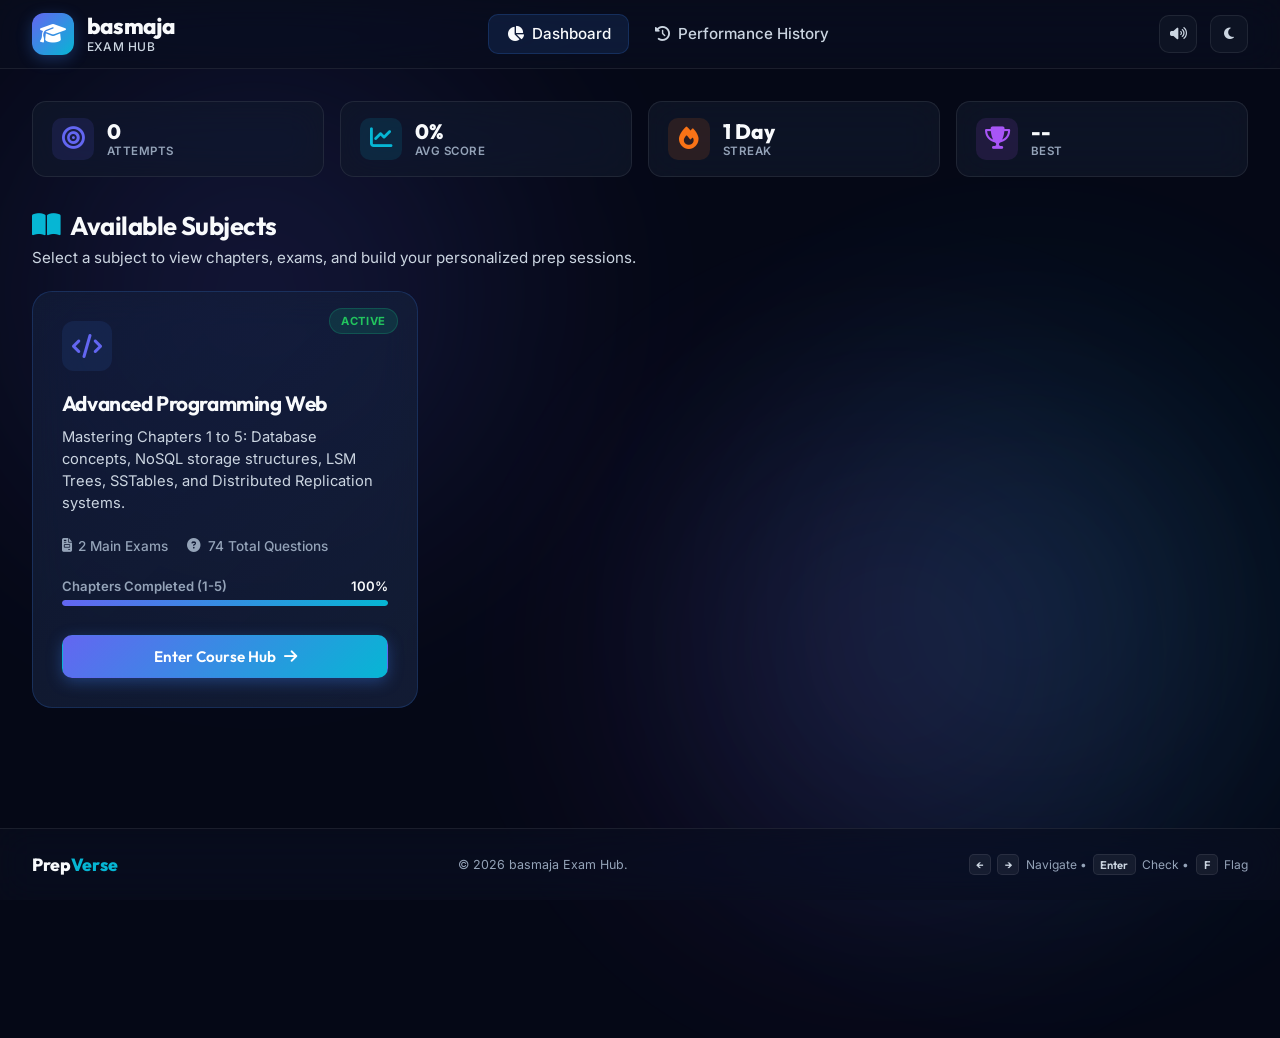
==== commit c80d34ec: "enhancing the website" ====
--- a/index.html
+++ b/index.html
@@ -3,7 +3,7 @@
 <head>
     <meta charset="UTF-8">
     <meta name="viewport" content="width=device-width, initial-scale=1.0">
-    <title>PrepVerse | Advanced Data-Intensive Systems Exam Hub</title>
+    <title>basmaja Exam Hub</title>
     <!-- Google Fonts for premium typography -->
     <link rel="preconnect" href="https://fonts.googleapis.com">
     <link rel="preconnect" href="https://fonts.gstatic.com" crossorigin>
@@ -26,7 +26,7 @@
                     <i class="fa-solid fa-graduation-cap logo-icon"></i>
                 </div>
                 <div class="logo-text">
-                    <span class="logo-brand">Prep<span class="text-accent">Verse</span></span>
+                    <span class="logo-brand">basmaja</span>
                     <span class="logo-subtitle">Exam Hub</span>
                 </div>
             </div>
@@ -58,6 +58,26 @@
         <!-- SECTION 1: DASHBOARD -->
         <section id="view-dashboard" class="app-view active">
 
+            <!-- Quick Stats Bar -->
+            <div class="dash-stats-bar">
+                <div class="dash-stat-chip">
+                    <i class="fa-solid fa-bullseye"></i>
+                    <div><span class="chip-val" id="dash-total-attempts">0</span><span class="chip-label">Attempts</span></div>
+                </div>
+                <div class="dash-stat-chip">
+                    <i class="fa-solid fa-chart-line"></i>
+                    <div><span class="chip-val" id="dash-avg-score">0%</span><span class="chip-label">Avg Score</span></div>
+                </div>
+                <div class="dash-stat-chip">
+                    <i class="fa-solid fa-fire"></i>
+                    <div><span class="chip-val" id="dash-streak">1 Day</span><span class="chip-label">Streak</span></div>
+                </div>
+                <div class="dash-stat-chip">
+                    <i class="fa-solid fa-trophy"></i>
+                    <div><span class="chip-val" id="dash-best-score">--</span><span class="chip-label">Best</span></div>
+                </div>
+            </div>
+
             <!-- Subject Section Title -->
             <div class="section-header-row">
                 <h2 class="section-title"><i class="fa-solid fa-book-open text-accent"></i> Available Subjects</h2>
@@ -98,39 +118,7 @@
                     </div>
                 </div>
 
-                <!-- Locked/Future Subjects -->
-               
-
-                <!-- Locked/Future Subjects 2 -->
-                <div class="subject-card locked">
-                    <div class="subject-tag locked-tag"><i class="fa-solid fa-lock"></i> LOCKED</div>
-                    <div class="subject-card-body">
-                        <div class="subject-icon-bg">
-                            <i class="fa-solid fa-brain"></i>
-                        </div>
-                        <h3 class="subject-name">Machine Learning</h3>
-                        <p class="subject-description">Supervised learning architectures, neural networks, predictive pipeline designs, and machine learning infrastructure models.</p>
-                        
-                        <div class="subject-meta">
-                            <span class="meta-item"><i class="fa-solid fa-file-invoice"></i> Coming Soon</span>
-                        </div>
-
-                        <!-- Progress Bar inside Card -->
-                        <div class="subject-progress-container">
-                            <div class="progress-info">
-                                <span>Chapters Completed</span>
-                                <span class="progress-ratio">0%</span>
-                            </div>
-                            <div class="progress-track">
-                                <div class="progress-fill" style="width: 0%;"></div>
-                            </div>
-                        </div>
-
-                        <button class="btn btn-secondary btn-full-width" disabled>
-                            Subject Locked
-                        </button>
-                    </div>
-                </div>
+
             </div>
         </section>
 
@@ -639,6 +627,33 @@
         </div>
     </div>
 
+    <!-- Toast Notification Container -->
+    <div class="toast-container" id="toast-container"></div>
+
+    <!-- Submit Confirmation Modal -->
+    <div class="modal-overlay" id="submit-modal">
+        <div class="modal-content card animate-scale-in">
+            <div class="modal-icon-header orange"><i class="fa-solid fa-paper-plane"></i></div>
+            <h3 class="modal-title">Submit Exam?</h3>
+            <p class="modal-body-text" id="submit-modal-text">Are you ready to submit your exam?</p>
+            <div class="modal-footer">
+                <button class="btn btn-secondary" id="btn-cancel-submit">Keep Working</button>
+                <button class="btn btn-primary" id="btn-confirm-submit">Submit Now</button>
+            </div>
+        </div>
+    </div>
+
+    <!-- Footer -->
+    <footer class="app-footer">
+        <div class="footer-inner">
+            <span class="footer-brand">Prep<span class="text-accent">Verse</span></span>
+            <span class="footer-copy">&copy; 2026 basmaja Exam Hub.</span>
+            <div class="footer-kbd-hints">
+                <kbd>&larr;</kbd><kbd>&rarr;</kbd> Navigate &bull; <kbd>Enter</kbd> Check &bull; <kbd>F</kbd> Flag
+            </div>
+        </div>
+    </footer>
+
     <!-- App Scripts -->
     <script type="module" src="app.js"></script>
 </body>
--- a/styles.css
+++ b/styles.css
@@ -2252,3 +2252,333 @@
         text-align: center;
     }
 }
+
+/* ---------------------------------------------------- */
+/* Dashboard Stats Bar                                   */
+/* ---------------------------------------------------- */
+.dash-stats-bar {
+    display: flex;
+    gap: 1rem;
+    margin-bottom: 2rem;
+    flex-wrap: wrap;
+}
+
+.dash-stat-chip {
+    flex: 1;
+    min-width: 140px;
+    display: flex;
+    align-items: center;
+    gap: 0.8rem;
+    padding: 1rem 1.2rem;
+    background: var(--bg-card);
+    backdrop-filter: var(--glass-blur);
+    border: 1px solid var(--border-color);
+    border-radius: 14px;
+    transition: all 0.3s ease;
+}
+
+.dash-stat-chip:hover {
+    border-color: var(--border-color-hover);
+    transform: translateY(-2px);
+    box-shadow: var(--shadow-glow);
+}
+
+.dash-stat-chip > i {
+    font-size: 1.4rem;
+    width: 42px;
+    height: 42px;
+    border-radius: 10px;
+    display: flex;
+    align-items: center;
+    justify-content: center;
+    flex-shrink: 0;
+}
+
+.dash-stat-chip:nth-child(1) > i { background: rgba(99, 102, 241, 0.12); color: var(--color-primary); }
+.dash-stat-chip:nth-child(2) > i { background: rgba(6, 182, 212, 0.12); color: var(--color-accent); }
+.dash-stat-chip:nth-child(3) > i { background: rgba(249, 115, 22, 0.12); color: var(--color-orange); }
+.dash-stat-chip:nth-child(4) > i { background: rgba(168, 85, 247, 0.12); color: var(--color-purple); }
+
+.dash-stat-chip > div {
+    display: flex;
+    flex-direction: column;
+}
+
+.chip-val {
+    font-family: var(--font-heading);
+    font-size: 1.3rem;
+    font-weight: 800;
+    line-height: 1.2;
+}
+
+.chip-label {
+    font-size: 0.72rem;
+    color: var(--text-muted);
+    font-weight: 600;
+    text-transform: uppercase;
+    letter-spacing: 0.04em;
+}
+
+/* ---------------------------------------------------- */
+/* Toast Notifications                                   */
+/* ---------------------------------------------------- */
+.toast-container {
+    position: fixed;
+    top: 80px;
+    right: 1.5rem;
+    z-index: 2000;
+    display: flex;
+    flex-direction: column;
+    gap: 0.6rem;
+    pointer-events: none;
+}
+
+.toast {
+    pointer-events: auto;
+    display: flex;
+    align-items: center;
+    gap: 0.8rem;
+    padding: 0.9rem 1.4rem;
+    border-radius: 12px;
+    background: var(--bg-card);
+    backdrop-filter: var(--glass-blur);
+    border: 1px solid var(--border-color);
+    box-shadow: 0 8px 32px rgba(0, 0, 0, 0.3);
+    animation: toastIn 0.4s cubic-bezier(0.34, 1.56, 0.64, 1) forwards;
+    max-width: 380px;
+    font-size: 0.88rem;
+    font-weight: 500;
+    color: var(--text-primary);
+}
+
+.toast.toast-out {
+    animation: toastOut 0.3s ease forwards;
+}
+
+.toast-icon {
+    width: 32px;
+    height: 32px;
+    border-radius: 8px;
+    display: flex;
+    align-items: center;
+    justify-content: center;
+    font-size: 0.95rem;
+    flex-shrink: 0;
+}
+
+.toast.success .toast-icon { background: var(--color-success-bg); color: var(--color-success); }
+.toast.error .toast-icon { background: var(--color-error-bg); color: var(--color-error); }
+.toast.warning .toast-icon { background: var(--color-warning-bg); color: var(--color-warning); }
+.toast.info .toast-icon { background: rgba(99, 102, 241, 0.15); color: var(--color-primary); }
+
+@keyframes toastIn {
+    from { opacity: 0; transform: translateX(40px) scale(0.95); }
+    to { opacity: 1; transform: translateX(0) scale(1); }
+}
+
+@keyframes toastOut {
+    from { opacity: 1; transform: translateX(0) scale(1); }
+    to { opacity: 0; transform: translateX(40px) scale(0.95); }
+}
+
+/* ---------------------------------------------------- */
+/* Submit Modal                                          */
+/* ---------------------------------------------------- */
+.modal-icon-header.orange {
+    background: rgba(245, 158, 11, 0.1);
+    color: var(--color-orange);
+}
+
+/* ---------------------------------------------------- */
+/* Footer                                                */
+/* ---------------------------------------------------- */
+.app-footer {
+    margin-top: auto;
+    padding: 1.5rem 2rem;
+    border-top: 1px solid var(--border-color);
+    background: var(--bg-header);
+    backdrop-filter: var(--glass-blur);
+}
+
+.footer-inner {
+    max-width: 1400px;
+    margin: 0 auto;
+    display: flex;
+    align-items: center;
+    justify-content: space-between;
+    flex-wrap: wrap;
+    gap: 0.8rem;
+}
+
+.footer-brand {
+    font-family: var(--font-heading);
+    font-weight: 800;
+    font-size: 1.1rem;
+}
+
+.footer-copy {
+    font-size: 0.78rem;
+    color: var(--text-muted);
+}
+
+.footer-kbd-hints {
+    font-size: 0.75rem;
+    color: var(--text-muted);
+    display: flex;
+    align-items: center;
+    gap: 0.4rem;
+}
+
+kbd {
+    display: inline-flex;
+    align-items: center;
+    justify-content: center;
+    padding: 0.15rem 0.4rem;
+    background: rgba(255, 255, 255, 0.06);
+    border: 1px solid var(--border-color);
+    border-radius: 5px;
+    font-family: var(--font-heading);
+    font-size: 0.7rem;
+    font-weight: 600;
+    color: var(--text-secondary);
+    min-width: 22px;
+}
+
+/* ---------------------------------------------------- */
+/* Comparison Question Styles                            */
+/* ---------------------------------------------------- */
+.comparison-table-wrapper {
+    overflow-x: auto;
+    margin-bottom: 1.5rem;
+}
+
+.comparison-table {
+    width: 100%;
+    border-collapse: collapse;
+    border-radius: 12px;
+    overflow: hidden;
+}
+
+.comparison-table th {
+    background: rgba(99, 102, 241, 0.08);
+    padding: 0.8rem 1rem;
+    font-family: var(--font-heading);
+    font-weight: 700;
+    font-size: 0.85rem;
+    color: var(--text-primary);
+    border-bottom: 1px solid var(--border-color);
+    text-align: left;
+}
+
+.comparison-table td {
+    padding: 0.7rem 1rem;
+    font-size: 0.85rem;
+    border-bottom: 1px solid rgba(255,255,255,0.03);
+    color: var(--text-secondary);
+}
+
+.comparison-table tr:hover td {
+    background: rgba(255, 255, 255, 0.02);
+}
+
+/* ---------------------------------------------------- */
+/* Essay Question Styles                                 */
+/* ---------------------------------------------------- */
+.essay-answer-area {
+    width: 100%;
+    min-height: 120px;
+    padding: 1rem 1.2rem;
+    background: rgba(255, 255, 255, 0.02);
+    border: 1px solid var(--border-color);
+    border-radius: 12px;
+    color: var(--text-primary);
+    font-family: var(--font-body);
+    font-size: 0.92rem;
+    line-height: 1.6;
+    resize: vertical;
+    outline: none;
+    transition: border-color 0.2s ease, box-shadow 0.2s ease;
+}
+
+.essay-answer-area:focus {
+    border-color: var(--color-primary);
+    box-shadow: 0 0 15px rgba(99, 102, 241, 0.12);
+}
+
+.essay-answer-area::placeholder {
+    color: var(--text-muted);
+}
+
+.essay-model-answer {
+    padding: 1.2rem 1.5rem;
+    background: linear-gradient(135deg, rgba(99, 102, 241, 0.04), rgba(6, 182, 212, 0.04));
+    border: 1px solid rgba(99, 102, 241, 0.15);
+    border-radius: 12px;
+    margin-top: 1rem;
+}
+
+.essay-model-answer h5 {
+    font-size: 0.85rem;
+    font-weight: 700;
+    color: var(--color-accent);
+    margin-bottom: 0.5rem;
+    display: flex;
+    align-items: center;
+    gap: 0.4rem;
+}
+
+.essay-model-answer p {
+    font-size: 0.85rem;
+    color: var(--text-secondary);
+    line-height: 1.6;
+}
+
+.essay-word-count {
+    font-size: 0.72rem;
+    color: var(--text-muted);
+    text-align: right;
+    margin-top: 0.4rem;
+}
+
+/* Question type badge in runner */
+.question-type-badge {
+    display: inline-flex;
+    align-items: center;
+    gap: 0.3rem;
+    font-size: 0.65rem;
+    font-weight: 700;
+    padding: 0.2rem 0.6rem;
+    border-radius: 6px;
+    text-transform: uppercase;
+    letter-spacing: 0.05em;
+    margin-left: 0.6rem;
+}
+
+.question-type-badge.mcq { background: rgba(6, 182, 212, 0.1); color: #22d3ee; }
+.question-type-badge.comparison { background: rgba(168, 85, 247, 0.1); color: #c084fc; }
+.question-type-badge.essay { background: rgba(245, 158, 11, 0.1); color: #fbbf24; }
+
+/* ---------------------------------------------------- */
+/* Animated Orb Pulse                                    */
+/* ---------------------------------------------------- */
+@keyframes orbFloat {
+    0%, 100% { transform: translate(0, 0) scale(1); }
+    33% { transform: translate(30px, -20px) scale(1.05); }
+    66% { transform: translate(-20px, 15px) scale(0.95); }
+}
+
+.bg-orb { animation: orbFloat 20s ease-in-out infinite; }
+.orb-2 { animation-delay: -7s; }
+.orb-3 { animation-delay: -14s; }
+
+/* Stagger fade-in for cards */
+@keyframes staggerFade {
+    from { opacity: 0; transform: translateY(20px); }
+    to { opacity: 1; transform: translateY(0); }
+}
+
+.dash-stat-chip { animation: staggerFade 0.5s ease forwards; opacity: 0; }
+.dash-stat-chip:nth-child(1) { animation-delay: 0.1s; }
+.dash-stat-chip:nth-child(2) { animation-delay: 0.2s; }
+.dash-stat-chip:nth-child(3) { animation-delay: 0.3s; }
+.dash-stat-chip:nth-child(4) { animation-delay: 0.4s; }
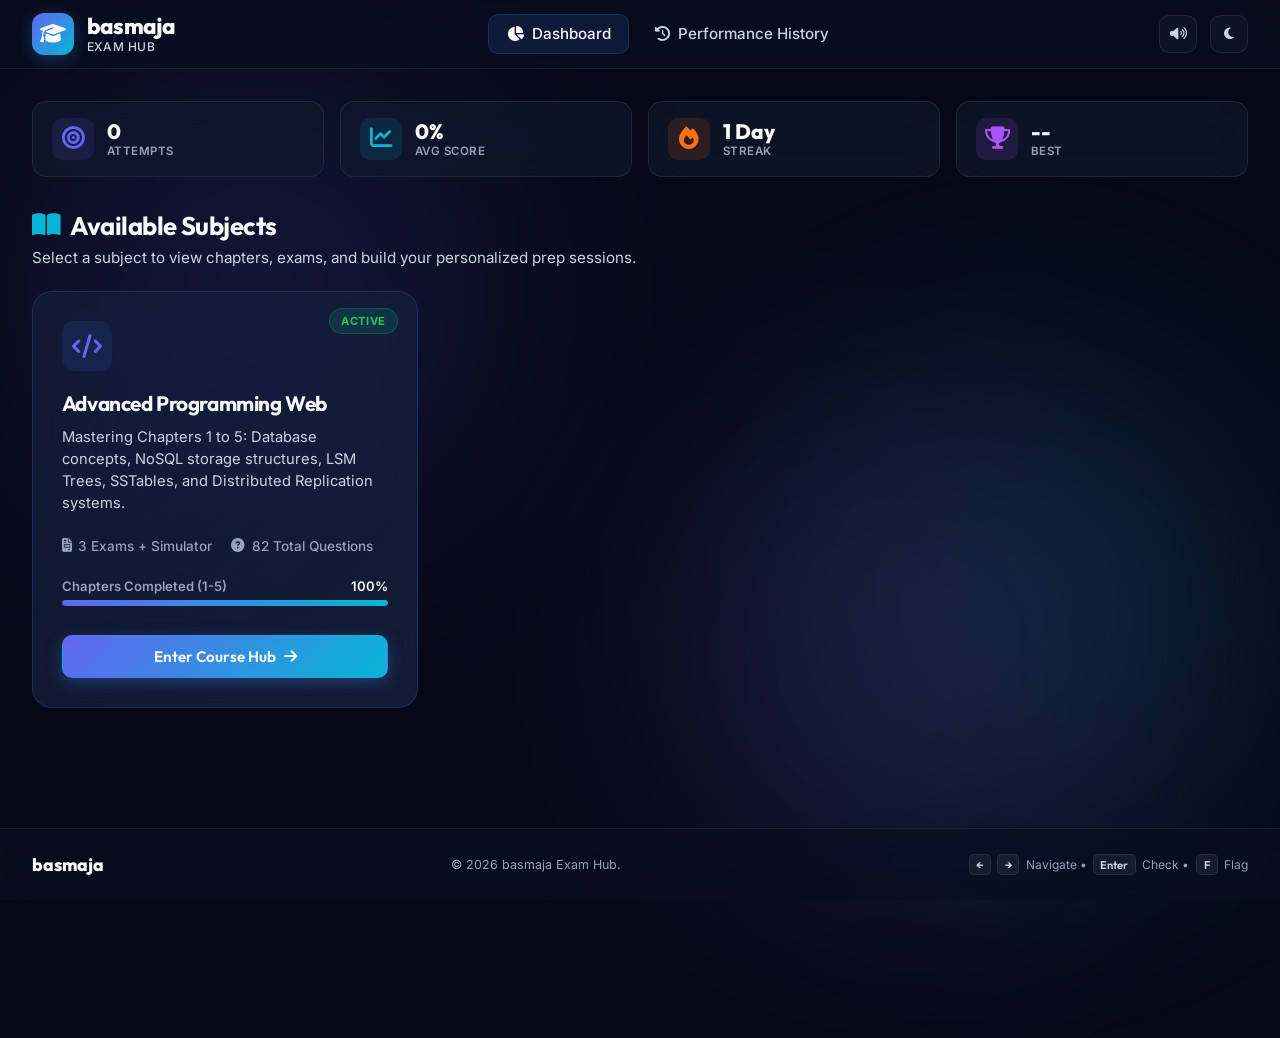
==== commit 22f0657d: "enhancing the website" ====
--- a/index.html
+++ b/index.html
@@ -97,8 +97,8 @@
                         <p class="subject-description">Mastering Chapters 1 to 5: Database concepts, NoSQL storage structures, LSM Trees, SSTables, and Distributed Replication systems.</p>
                         
                         <div class="subject-meta">
-                            <span class="meta-item"><i class="fa-solid fa-file-invoice"></i> 2 Main Exams</span>
-                            <span class="meta-item"><i class="fa-solid fa-question-circle"></i> 74 Total Questions</span>
+                            <span class="meta-item"><i class="fa-solid fa-file-invoice"></i> 3 Exams + Simulator</span>
+                            <span class="meta-item"><i class="fa-solid fa-question-circle"></i> 82 Total Questions</span>
                         </div>
 
                         <!-- Progress Bar inside Card -->
@@ -141,39 +141,125 @@
                     <p class="card-subtitle">Exams strictly focus on the core foundational concepts of the first 5 chapters:</p>
                     
                     <ul class="syllabus-list">
-                        <li class="syllabus-item active">
+                        <li class="syllabus-item active" data-chapter="1">
                             <div class="ch-badge">Ch 1</div>
                             <div class="ch-info">
-                                <h4>Reliable, Scalable, & Maintainable Applications</h4>
+                                <h4>Reliable, Scalable, & Maintainable Applications <i class="fa-solid fa-chevron-down ch-toggle"></i></h4>
                                 <p>Hardware/software faults, load parameters, and latency vs. throughput trade-offs.</p>
                             </div>
+                            <div class="ch-summary-panel">
+                                <div class="ch-summary-content">
+                                    <h5><i class="fa-solid fa-bookmark"></i> Reliability</h5>
+                                    <p>The system should continue to work correctly even when things go wrong. <strong>Faults</strong> (one component deviating) vs <strong>Failures</strong> (whole system stops).</p>
+                                    <ul>
+                                        <li><strong>Hardware faults:</strong> Hard disks crashing, power outages → handle with redundancy (RAID, backup)</li>
+                                        <li><strong>Software faults:</strong> Bugs causing crashes (e.g., Linux leap second bug)</li>
+                                        <li><strong>Human errors:</strong> Leading cause of outages → minimize with well-designed APIs, sandbox environments, automated testing, and quick rollback</li>
+                                    </ul>
+                                    <h5><i class="fa-solid fa-bookmark"></i> Scalability</h5>
+                                    <p>Dealing with growth. Use <strong>Load Parameters</strong> (requests/sec, read/write ratio). Measure with <strong>Percentiles</strong> — median (p50) and tail latencies (p99) matter more than averages.</p>
+                                    <h5><i class="fa-solid fa-bookmark"></i> Maintainability</h5>
+                                    <ul>
+                                        <li><strong>Operability:</strong> Easy routine tasks, good monitoring & automation</li>
+                                        <li><strong>Simplicity:</strong> Use abstraction to hide complexity</li>
+                                        <li><strong>Evolvability:</strong> Easy to adapt to changing requirements</li>
+                                    </ul>
+                                </div>
+                            </div>
                         </li>
-                        <li class="syllabus-item active">
+                        <li class="syllabus-item active" data-chapter="2">
                             <div class="ch-badge">Ch 2</div>
                             <div class="ch-info">
-                                <h4>Data Models & Query Languages</h4>
+                                <h4>Data Models & Query Languages <i class="fa-solid fa-chevron-down ch-toggle"></i></h4>
                                 <p>Comparing Relational, Document, NoSQL, and Graph schemas for complex relationships.</p>
                             </div>
+                            <div class="ch-summary-panel">
+                                <div class="ch-summary-content">
+                                    <h5><i class="fa-solid fa-bookmark"></i> 4 Layers of Abstraction</h5>
+                                    <p>Application Developer → Storage Representation → Database Software → Hardware Engineers</p>
+                                    <h5><i class="fa-solid fa-bookmark"></i> Relational (SQL)</h5>
+                                    <p>Data in tables/tuples. <strong>Impedance Mismatch:</strong> disconnect between OOP code and relational tables. ORMs reduce but can't eliminate this.</p>
+                                    <h5><i class="fa-solid fa-bookmark"></i> Document (NoSQL)</h5>
+                                    <p><strong>Schema-on-Read</strong> (implicit, like dynamic typing) vs <strong>Schema-on-Write</strong> (explicit, like static typing). Good data locality but poor join support.</p>
+                                    <h5><i class="fa-solid fa-bookmark"></i> Graph Model</h5>
+                                    <p>For highly interconnected data. <strong>Property Graph</strong> (Neo4j, Cypher), <strong>Triple-Store</strong> (SPARQL), <strong>Datalog</strong>.</p>
+                                    <h5><i class="fa-solid fa-bookmark"></i> Declarative vs Imperative</h5>
+                                    <p>Declarative (SQL/CSS) specifies <em>what</em>, not <em>how</em>. Benefits: concise, hides implementation, enables parallel execution.</p>
+                                </div>
+                            </div>
                         </li>
-                        <li class="syllabus-item active">
+                        <li class="syllabus-item active" data-chapter="3">
                             <div class="ch-badge">Ch 3</div>
                             <div class="ch-info">
-                                <h4>Storage & Retrieval</h4>
+                                <h4>Storage & Retrieval <i class="fa-solid fa-chevron-down ch-toggle"></i></h4>
                                 <p>Diving into SSTables, Log-Structured Merge (LSM) Trees, memtables, and Bloom filters.</p>
                             </div>
+                            <div class="ch-summary-panel">
+                                <div class="ch-summary-content">
+                                    <h5><i class="fa-solid fa-bookmark"></i> Append-Only Log</h5>
+                                    <p>Write O(1) — fast sequential append. Read O(n) — must scan entire file. Indexes speed up reads but slow writes.</p>
+                                    <h5><i class="fa-solid fa-bookmark"></i> Hash Indexes (Bitcask)</h5>
+                                    <p>In-memory hash map → byte offsets on disk. Uses <strong>compaction & merging</strong>, tombstone deletes, single writer thread. Limitation: all keys must fit in RAM, no range queries.</p>
+                                    <h5><i class="fa-solid fa-bookmark"></i> SSTables & LSM-Trees</h5>
+                                    <p>Segments sorted by key. <strong>Memtable</strong> (Red-Black/AVL) → flush to SSTable → WAL for crash recovery. Bloom filters prevent wasteful disk reads. Compaction: size-tiered vs leveled.</p>
+                                    <h5><i class="fa-solid fa-bookmark"></i> B-Trees</h5>
+                                    <p>Fixed-size pages (4KB), branching factor ~hundreds. Page splitting keeps tree balanced at O(log n). WAL (Redo Log) for crash resilience. Latches for concurrency.</p>
+                                    <h5><i class="fa-solid fa-bookmark"></i> OLTP vs OLAP</h5>
+                                    <p><strong>OLTP:</strong> User-facing, small record lookups, disk seek bottleneck. <strong>OLAP:</strong> Analyst queries, scan millions of records, disk bandwidth bottleneck. Data warehouses use ETL and column-oriented storage.</p>
+                                </div>
+                            </div>
                         </li>
-                        <li class="syllabus-item active">
+                        <li class="syllabus-item active" data-chapter="4">
                             <div class="ch-badge">Ch 4</div>
                             <div class="ch-info">
-                                <h4>Encoding & Evolution</h4>
+                                <h4>Encoding & Evolution <i class="fa-solid fa-chevron-down ch-toggle"></i></h4>
                                 <p>Data evolution systems, schema compatibility (backward/forward), JSON, and XML.</p>
                             </div>
+                            <div class="ch-summary-panel">
+                                <div class="ch-summary-content">
+                                    <h5><i class="fa-solid fa-bookmark"></i> Compatibility</h5>
+                                    <p><strong>Backward:</strong> Newer code reads older data (easy). <strong>Forward:</strong> Older code reads newer data (tricky — must ignore unknowns). Both essential for rolling upgrades.</p>
+                                    <h5><i class="fa-solid fa-bookmark"></i> Encoding Formats</h5>
+                                    <ul>
+                                        <li><strong>Language-specific</strong> (Java Serializable, pickle): Convenient but security risk (RCE), single language lock-in</li>
+                                        <li><strong>JSON/XML:</strong> Human-readable but number ambiguity, no binary support, Base64 adds 33% size</li>
+                                        <li><strong>Protobuf/Thrift:</strong> Use field tags (numbers), compact binary, strong schema evolution</li>
+                                        <li><strong>Avro:</strong> No tags — matches by field name. Most compact. Writer/Reader schema resolution. Great for Hadoop/Kafka</li>
+                                    </ul>
+                                    <h5><i class="fa-solid fa-bookmark"></i> Dataflow Modes</h5>
+                                    <ul>
+                                        <li><strong>Through Databases:</strong> Data outlives code; forward compat critical</li>
+                                        <li><strong>Through Services (REST/RPC):</strong> RPC's "Location Transparency" is a flawed illusion</li>
+                                        <li><strong>Message Passing:</strong> Brokers (Kafka, RabbitMQ) buffer, redeliver, and fan-out</li>
+                                    </ul>
+                                </div>
+                            </div>
                         </li>
-                        <li class="syllabus-item active">
+                        <li class="syllabus-item active" data-chapter="5">
                             <div class="ch-badge">Ch 5</div>
                             <div class="ch-info">
-                                <h4>Replication & Distributed Nodes</h4>
+                                <h4>Replication & Distributed Nodes <i class="fa-solid fa-chevron-down ch-toggle"></i></h4>
                                 <p>Single-leader, multi-leader, leaderless systems, CAP theorem, quorums, and replication lag.</p>
+                            </div>
+                            <div class="ch-summary-panel">
+                                <div class="ch-summary-content">
+                                    <h5><i class="fa-solid fa-bookmark"></i> Single-Leader</h5>
+                                    <p>One leader accepts writes, followers consume replication log. Sync (guaranteed up-to-date, blocks on crash) vs Async (leader never blocks, data loss risk).</p>
+                                    <h5><i class="fa-solid fa-bookmark"></i> Failover Pitfalls</h5>
+                                    <ul>
+                                        <li><strong>Split Brain:</strong> Two nodes both believe they're leader → data corruption</li>
+                                        <li>Discarding un-replicated writes violates durability</li>
+                                        <li>Short timeouts cause unnecessary failovers</li>
+                                    </ul>
+                                    <h5><i class="fa-solid fa-bookmark"></i> Replication Lag Anomalies</h5>
+                                    <ul>
+                                        <li><strong>Read-after-write:</strong> User sees own writes vanish → read own profile from leader</li>
+                                        <li><strong>Monotonic reads:</strong> Time goes backward → pin user to same replica</li>
+                                        <li><strong>Consistent prefix:</strong> Effect before cause → route causal writes to same partition</li>
+                                    </ul>
+                                    <h5><i class="fa-solid fa-bookmark"></i> Multi-Leader & Leaderless</h5>
+                                    <p><strong>Multi-leader:</strong> Multiple DCs, conflict resolution (LWW, merge, custom). <strong>Leaderless (Dynamo):</strong> Any node accepts writes, quorum w+r>n, sloppy quorums, hinted handoff, version vectors for concurrency.</p>
+                                </div>
                             </div>
                         </li>
                     </ul>
@@ -216,6 +302,23 @@
                                     <span id="exam2-best-score"><i class="fa-solid fa-trophy"></i> Best: --</span>
                                 </div>
                                 <button class="btn btn-primary" id="btn-start-exam-2">Configure Exam</button>
+                            </div>
+                        </div>
+
+                        <!-- Exam 3 Card: Comparisons & Essays -->
+                        <div class="exam-card card-glow" id="card-exam-3">
+                            <div class="exam-card-header">
+                                <span class="exam-badge badge-orange">Chapters 1-5</span>
+                                <h4 class="exam-card-title">Exam 3: Comparisons & Deep Analysis</h4>
+                            </div>
+                            <p class="exam-card-desc">Comparison tables, follow-up MCQs, and open-ended essay questions requiring deep understanding of storage engines, replication, encoding, and system design tradeoffs.</p>
+                            
+                            <div class="exam-card-footer">
+                                <div class="exam-meta">
+                                    <span><i class="fa-solid fa-table-columns"></i> 5 Comparisons</span>
+                                    <span><i class="fa-solid fa-pen-fancy"></i> 3 Essays</span>
+                                </div>
+                                <button class="btn btn-orange" id="btn-start-exam-3">Configure Exam</button>
                             </div>
                         </div>
 
@@ -646,7 +749,7 @@
     <!-- Footer -->
     <footer class="app-footer">
         <div class="footer-inner">
-            <span class="footer-brand">Prep<span class="text-accent">Verse</span></span>
+            <span class="footer-brand">basmaja</span>
             <span class="footer-copy">&copy; 2026 basmaja Exam Hub.</span>
             <div class="footer-kbd-hints">
                 <kbd>&larr;</kbd><kbd>&rarr;</kbd> Navigate &bull; <kbd>Enter</kbd> Check &bull; <kbd>F</kbd> Flag
--- a/styles.css
+++ b/styles.css
@@ -2582,3 +2582,242 @@
 .dash-stat-chip:nth-child(2) { animation-delay: 0.2s; }
 .dash-stat-chip:nth-child(3) { animation-delay: 0.3s; }
 .dash-stat-chip:nth-child(4) { animation-delay: 0.4s; }
+
+/* ---------------------------------------------------- */
+/* Chapter Summary Accordion                             */
+/* ---------------------------------------------------- */
+.syllabus-item {
+    cursor: pointer;
+    flex-wrap: wrap;
+}
+
+.ch-toggle {
+    font-size: 0.65rem;
+    margin-left: 0.4rem;
+    transition: transform 0.3s ease;
+    color: var(--text-muted);
+}
+
+.syllabus-item.expanded .ch-toggle {
+    transform: rotate(180deg);
+    color: var(--color-accent);
+}
+
+.ch-summary-panel {
+    width: 100%;
+    max-height: 0;
+    overflow: hidden;
+    transition: max-height 0.4s cubic-bezier(0.4, 0, 0.2, 1), opacity 0.3s ease;
+    opacity: 0;
+    padding-left: 3.2rem;
+}
+
+.syllabus-item.expanded .ch-summary-panel {
+    max-height: 800px;
+    opacity: 1;
+    margin-top: 0.6rem;
+}
+
+.ch-summary-content {
+    padding: 1rem 1.2rem;
+    background: linear-gradient(135deg, rgba(99, 102, 241, 0.03), rgba(6, 182, 212, 0.03));
+    border: 1px solid rgba(99, 102, 241, 0.1);
+    border-radius: 12px;
+    margin-bottom: 0.5rem;
+}
+
+.ch-summary-content h5 {
+    font-size: 0.82rem;
+    font-weight: 700;
+    color: var(--color-accent);
+    margin-bottom: 0.3rem;
+    margin-top: 0.8rem;
+    display: flex;
+    align-items: center;
+    gap: 0.4rem;
+}
+
+.ch-summary-content h5:first-child {
+    margin-top: 0;
+}
+
+.ch-summary-content h5 i {
+    font-size: 0.65rem;
+}
+
+.ch-summary-content p {
+    font-size: 0.8rem;
+    color: var(--text-secondary);
+    line-height: 1.55;
+    margin-bottom: 0.4rem;
+}
+
+.ch-summary-content ul {
+    list-style: none;
+    padding: 0;
+    margin: 0 0 0.4rem 0;
+}
+
+.ch-summary-content ul li {
+    font-size: 0.78rem;
+    color: var(--text-secondary);
+    line-height: 1.5;
+    padding: 0.2rem 0 0.2rem 1rem;
+    position: relative;
+}
+
+.ch-summary-content ul li::before {
+    content: '•';
+    position: absolute;
+    left: 0;
+    color: var(--color-accent);
+    font-weight: 700;
+}
+
+.ch-summary-content strong {
+    color: var(--text-primary);
+}
+
+.ch-summary-content em {
+    color: var(--color-accent);
+    font-style: italic;
+}
+
+/* ---------------------------------------------------- */
+/* Orange Button (Exam 3)                                */
+/* ---------------------------------------------------- */
+.btn-orange {
+    background: linear-gradient(135deg, var(--color-orange), #ea580c);
+    color: white;
+    border: none;
+}
+
+.btn-orange:hover {
+    filter: brightness(1.15);
+    box-shadow: 0 4px 20px rgba(249, 115, 22, 0.35);
+    transform: translateY(-1px);
+}
+
+.btn-red {
+    background: linear-gradient(135deg, var(--color-error), #b91c1c) !important;
+    color: white !important;
+    border: none !important;
+}
+
+.badge-orange {
+    background: rgba(249, 115, 22, 0.12);
+    color: var(--color-orange);
+}
+
+/* ---------------------------------------------------- */
+/* Enhanced Mobile Responsive                            */
+/* ---------------------------------------------------- */
+@media (max-width: 480px) {
+    .dash-stats-bar {
+        gap: 0.6rem;
+    }
+    
+    .dash-stat-chip {
+        min-width: 100%;
+        padding: 0.8rem 1rem;
+    }
+    
+    .chip-val {
+        font-size: 1.1rem;
+    }
+    
+    .section-header-row h2 {
+        font-size: 1.2rem;
+    }
+    
+    .subject-card {
+        min-width: auto;
+    }
+    
+    .ch-summary-panel {
+        padding-left: 0;
+    }
+    
+    .ch-summary-content {
+        padding: 0.8rem;
+    }
+    
+    .exam-card {
+        padding: 1rem;
+    }
+    
+    .exam-card-desc {
+        font-size: 0.82rem;
+    }
+    
+    .runner-header-bar h2 {
+        font-size: 1.1rem;
+    }
+    
+    .question-text-content {
+        font-size: 1rem;
+    }
+    
+    .option-btn {
+        padding: 0.8rem 1rem;
+        font-size: 0.82rem;
+    }
+    
+    .footer-inner {
+        flex-direction: column;
+        text-align: center;
+        gap: 0.5rem;
+    }
+    
+    .footer-kbd-hints {
+        display: none;
+    }
+    
+    .toast-container {
+        right: 0.5rem;
+        left: 0.5rem;
+        top: 70px;
+    }
+    
+    .toast {
+        max-width: 100%;
+    }
+    
+    .comparison-table th,
+    .comparison-table td {
+        padding: 0.5rem 0.6rem;
+        font-size: 0.75rem;
+    }
+    
+    .results-stats-grid {
+        grid-template-columns: 1fr;
+    }
+    
+    .modal-content {
+        padding: 1.5rem;
+        margin: 1rem;
+    }
+}
+
+@media (max-width: 768px) {
+    .dash-stats-bar {
+        display: grid;
+        grid-template-columns: 1fr 1fr;
+    }
+    
+    .syllabus-item {
+        padding: 0.8rem;
+    }
+    
+    .ch-summary-panel {
+        padding-left: 0.5rem;
+    }
+    
+    .exams-grid {
+        grid-template-columns: 1fr;
+    }
+    
+    .config-split {
+        grid-template-columns: 1fr;
+    }
+}
